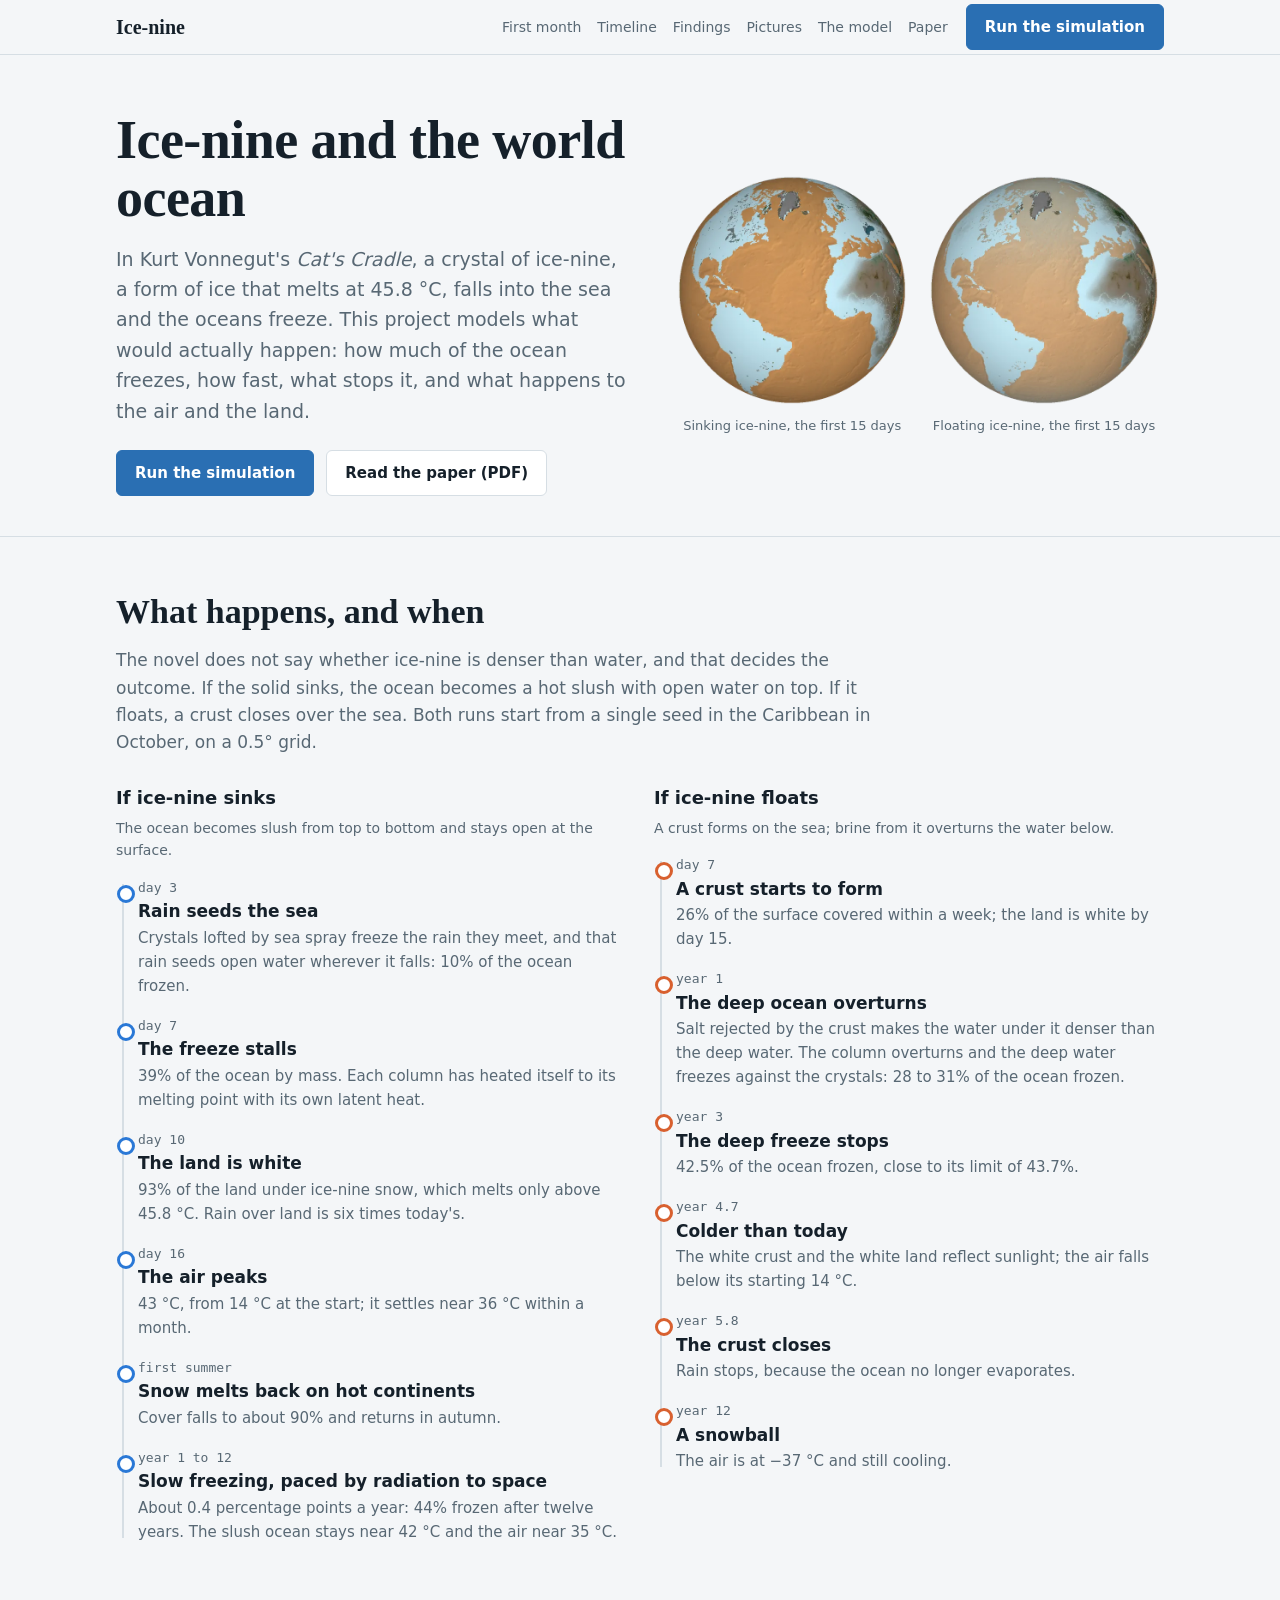
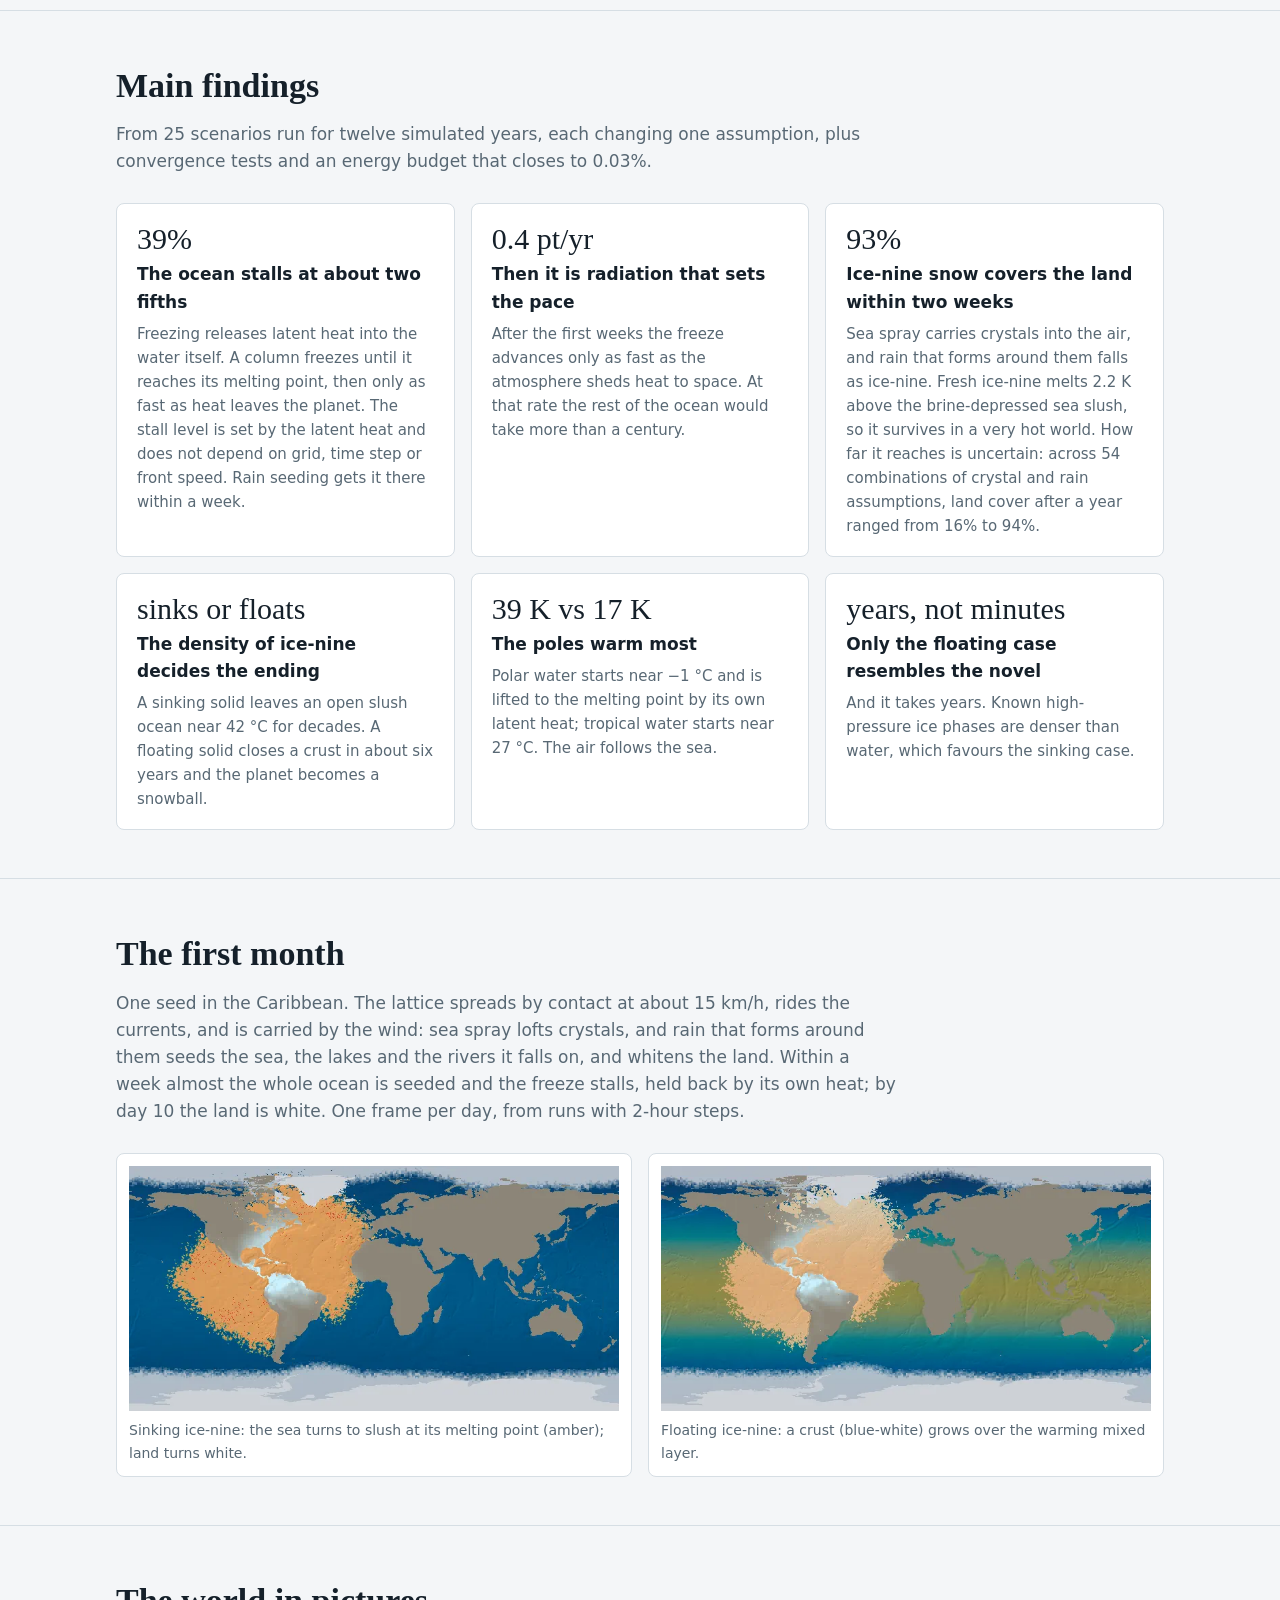
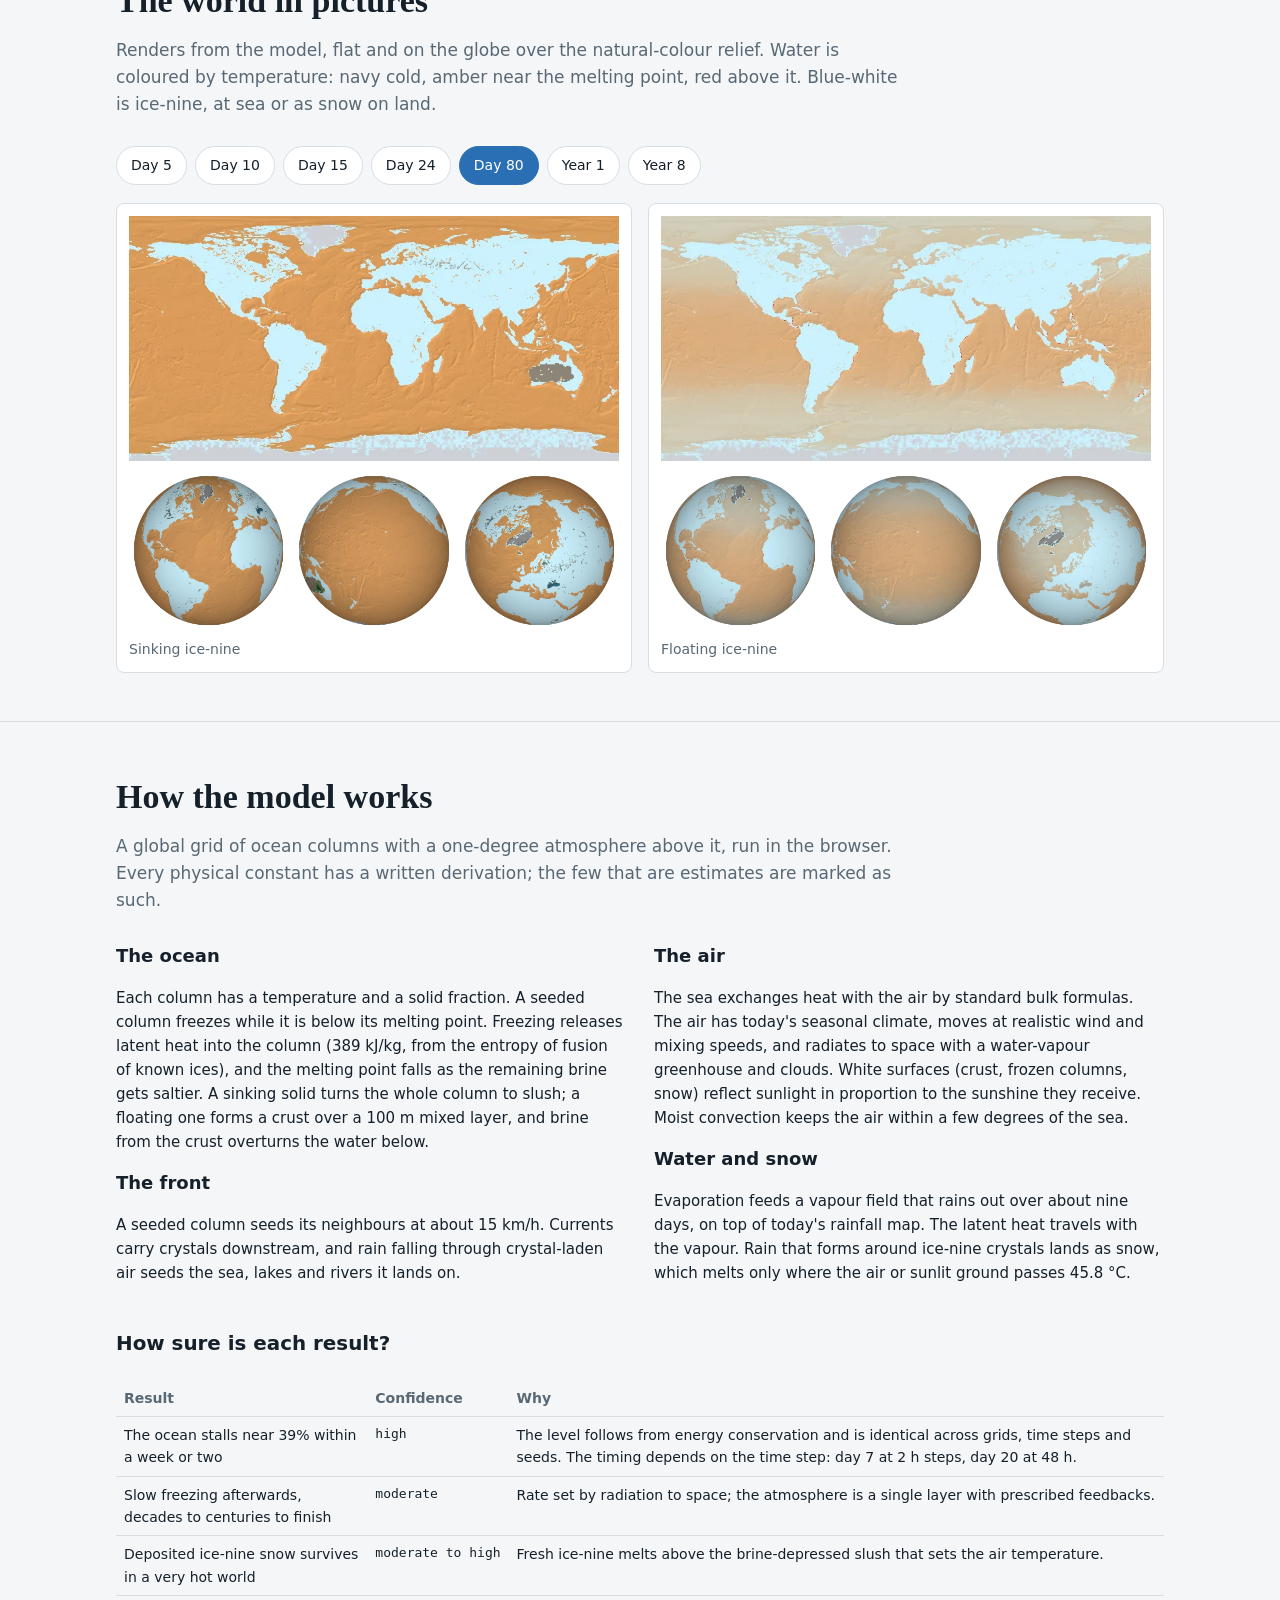
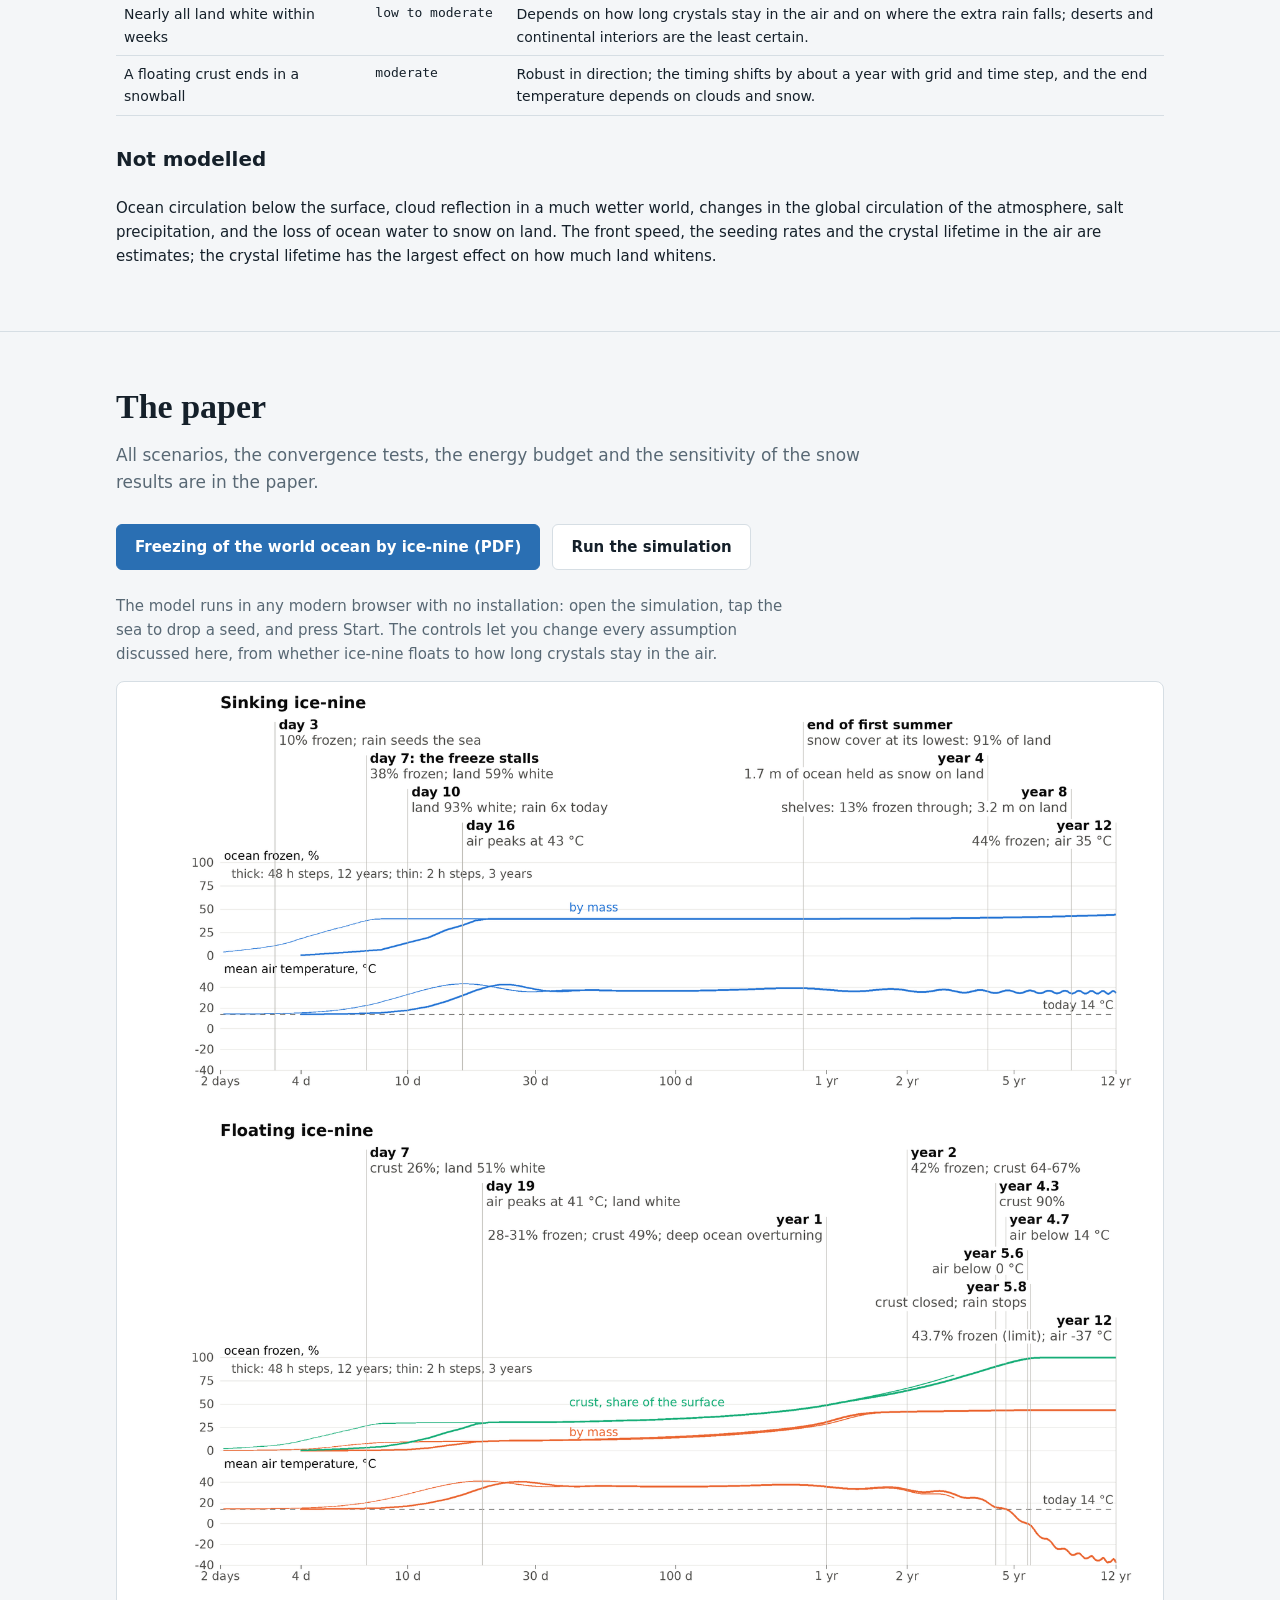
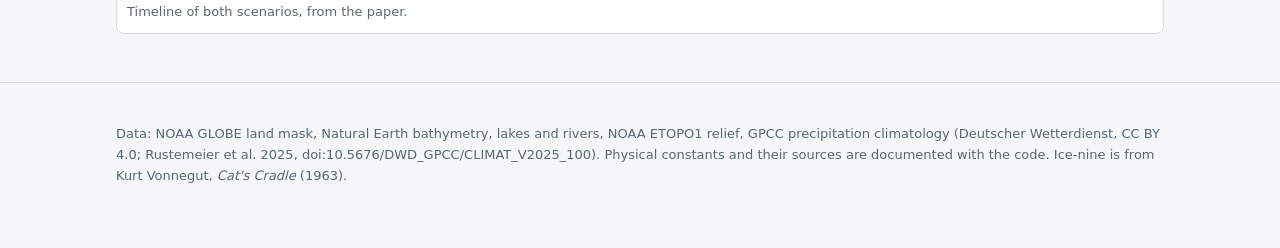
==== docs/index.html @ 3874c9f5 "1" ====
<!doctype html>
<html lang="en">
<head>
<meta charset="utf-8">
<meta name="viewport" content="width=device-width, initial-scale=1">
<title>Ice-Nine and the World Ocean</title>
<meta name="description" content="A global model of Vonnegut's ice-nine: how much of the ocean freezes, how fast, and what happens to the air and the land.">
<link rel="stylesheet" href="site.css">
</head>
<body>

<header class="top">
  <div class="wrap">
    <a class="brand" href="#">Ice-nine</a>
    <nav>
      <a href="#first-month">First month</a>
      <a href="#timeline">Timeline</a>
      <a href="#findings">Findings</a>
      <a href="#pictures">Pictures</a>
      <a href="#model">The model</a>
      <a href="#paper">Paper</a>
    </nav>
    <a class="btn primary" href="sim/">Run the simulation</a>
  </div>
</header>

<div class="hero">
  <div class="wrap">
    <div>
      <h1>Ice-nine and the world ocean</h1>
      <p class="lead">In Kurt Vonnegut's <em>Cat's Cradle</em>, a crystal of ice-nine, a form of ice that melts at 45.8&nbsp;°C, falls into the sea and the oceans freeze. This project models what would actually happen: how much of the ocean freezes, how fast, what stops it, and what happens to the air and the land.</p>
      <div class="actions">
        <a class="btn primary" href="sim/">Run the simulation</a>
        <a class="btn" href="paper/ice9.pdf">Read the paper (PDF)</a>
      </div>
    </div>
    <div class="globes">
      <figure><img src="img/anim_sinks_globe.webp" alt="Animation: ice-nine spreading from the Caribbean over the first 15 days, sinking case" width="450" height="450"><figcaption>Sinking ice-nine, the first 15 days</figcaption></figure>
      <figure><img src="img/anim_floats_globe.webp" alt="Animation: ice-nine spreading from the Caribbean over the first 15 days, floating case" width="450" height="450"><figcaption>Floating ice-nine, the first 15 days</figcaption></figure>
    </div>
  </div>
</div>

<section id="timeline">
  <div class="wrap">
    <h2>What happens, and when</h2>
    <p class="intro">The novel does not say whether ice-nine is denser than water, and that decides the outcome. If the solid sinks, the ocean becomes a hot slush with open water on top. If it floats, a crust closes over the sea. Both runs start from a single seed in the Caribbean in October, on a 0.5° grid.</p>
    <div class="lanes">
      <div class="lane">
        <h3>If ice-nine sinks</h3>
        <p class="sub">The ocean becomes slush from top to bottom and stays open at the surface.</p>
        <ol>
          <li><div class="when">day 3</div><div class="what">Rain seeds the sea</div><div class="detail">Crystals lofted by sea spray freeze the rain they meet, and that rain seeds open water wherever it falls: 10% of the ocean frozen.</div></li>
          <li><div class="when">day 7</div><div class="what">The freeze stalls</div><div class="detail">39% of the ocean by mass. Each column has heated itself to its melting point with its own latent heat.</div></li>
          <li><div class="when">day 10</div><div class="what">The land is white</div><div class="detail">93% of the land under ice-nine snow, which melts only above 45.8&nbsp;°C. Rain over land is six times today's.</div></li>
          <li><div class="when">day 16</div><div class="what">The air peaks</div><div class="detail">43&nbsp;°C, from 14&nbsp;°C at the start; it settles near 36&nbsp;°C within a month.</div></li>
          <li><div class="when">first summer</div><div class="what">Snow melts back on hot continents</div><div class="detail">Cover falls to about 90% and returns in autumn.</div></li>
          <li><div class="when">year 1 to 12</div><div class="what">Slow freezing, paced by radiation to space</div><div class="detail">About 0.4 percentage points a year: 44% frozen after twelve years. The slush ocean stays near 42&nbsp;°C and the air near 35&nbsp;°C.</div></li>
        </ol>
      </div>
      <div class="lane float">
        <h3>If ice-nine floats</h3>
        <p class="sub">A crust forms on the sea; brine from it overturns the water below.</p>
        <ol>
          <li><div class="when">day 7</div><div class="what">A crust starts to form</div><div class="detail">26% of the surface covered within a week; the land is white by day 15.</div></li>
          <li><div class="when">year 1</div><div class="what">The deep ocean overturns</div><div class="detail">Salt rejected by the crust makes the water under it denser than the deep water. The column overturns and the deep water freezes against the crystals: 28 to 31% of the ocean frozen.</div></li>
          <li><div class="when">year 3</div><div class="what">The deep freeze stops</div><div class="detail">42.5% of the ocean frozen, close to its limit of 43.7%.</div></li>
          <li><div class="when">year 4.7</div><div class="what">Colder than today</div><div class="detail">The white crust and the white land reflect sunlight; the air falls below its starting 14&nbsp;°C.</div></li>
          <li><div class="when">year 5.8</div><div class="what">The crust closes</div><div class="detail">Rain stops, because the ocean no longer evaporates.</div></li>
          <li><div class="when">year 12</div><div class="what">A snowball</div><div class="detail">The air is at &minus;37&nbsp;°C and still cooling.</div></li>
        </ol>
      </div>
    </div>
  </div>
</section>

<section id="findings">
  <div class="wrap">
    <h2>Main findings</h2>
    <p class="intro">From 25 scenarios run for twelve simulated years, each changing one assumption, plus convergence tests and an energy budget that closes to 0.03%.</p>
    <div class="cards">
      <div class="card"><div class="big">39%</div><h3>The ocean stalls at about two fifths</h3><p>Freezing releases latent heat into the water itself. A column freezes until it reaches its melting point, then only as fast as heat leaves the planet. The stall level is set by the latent heat and does not depend on grid, time step or front speed. Rain seeding gets it there within a week.</p></div>
      <div class="card"><div class="big">0.4 pt/yr</div><h3>Then it is radiation that sets the pace</h3><p>After the first weeks the freeze advances only as fast as the atmosphere sheds heat to space. At that rate the rest of the ocean would take more than a century.</p></div>
      <div class="card"><div class="big">93%</div><h3>Ice-nine snow covers the land within two weeks</h3><p>Sea spray carries crystals into the air, and rain that forms around them falls as ice-nine. Fresh ice-nine melts 2.2&nbsp;K above the brine-depressed sea slush, so it survives in a very hot world. How far it reaches is uncertain: across 54 combinations of crystal and rain assumptions, land cover after a year ranged from 16% to 94%.</p></div>
      <div class="card"><div class="big">sinks or floats</div><h3>The density of ice-nine decides the ending</h3><p>A sinking solid leaves an open slush ocean near 42&nbsp;°C for decades. A floating solid closes a crust in about six years and the planet becomes a snowball.</p></div>
      <div class="card"><div class="big">39 K vs 17 K</div><h3>The poles warm most</h3><p>Polar water starts near &minus;1&nbsp;°C and is lifted to the melting point by its own latent heat; tropical water starts near 27&nbsp;°C. The air follows the sea.</p></div>
      <div class="card"><div class="big">years, not minutes</div><h3>Only the floating case resembles the novel</h3><p>And it takes years. Known high-pressure ice phases are denser than water, which favours the sinking case.</p></div>
    </div>
  </div>
</section>

<section id="first-month">
  <div class="wrap">
    <h2>The first month</h2>
    <p class="intro">One seed in the Caribbean. The lattice spreads by contact at about 15&nbsp;km/h, rides the currents, and is carried by the wind: sea spray lofts crystals, and rain that forms around them seeds the sea, the lakes and the rivers it falls on, and whitens the land. Within a week almost the whole ocean is seeded and the freeze stalls, held back by its own heat; by day 10 the land is white. One frame per day, from runs with 2-hour steps.</p>
    <div class="pair">
      <figure><img src="img/anim_sinks_flat.webp" alt="Animated map of the first 15 days, sinking case" width="720" height="360"><figcaption>Sinking ice-nine: the sea turns to slush at its melting point (amber); land turns white.</figcaption></figure>
      <figure><img src="img/anim_floats_flat.webp" alt="Animated map of the first 15 days, floating case" width="720" height="360"><figcaption>Floating ice-nine: a crust (blue-white) grows over the warming mixed layer.</figcaption></figure>
    </div>
  </div>
</section>

<section id="pictures">
  <div class="wrap">
    <h2>The world in pictures</h2>
    <p class="intro">Renders from the model, flat and on the globe over the natural-colour relief. Water is coloured by temperature: navy cold, amber near the melting point, red above it. Blue-white is ice-nine, at sea or as snow on land.</p>
    <div class="stages" role="group" aria-label="Stage">
      <button type="button" data-stage="d5">Day 5</button>
      <button type="button" data-stage="d10">Day 10</button>
      <button type="button" data-stage="d15">Day 15</button>
      <button type="button" data-stage="d24">Day 24</button>
      <button type="button" data-stage="d80" aria-pressed="true">Day 80</button>
      <button type="button" data-stage="y1">Year 1</button>
      <button type="button" data-stage="y8">Year 8</button>
    </div>
    <div class="pair">
      <figure>
        <img class="flat" data-case="sinks" src="img/sinks_d80_flat.webp" alt="Flat map, sinking ice-nine" width="720" height="360">
        <div class="globe-row">
          <img data-case="sinks" data-view="atlantic" src="img/sinks_d80_globe_atlantic.webp" alt="Globe, Atlantic" width="300" height="300">
          <img data-case="sinks" data-view="pacific" src="img/sinks_d80_globe_pacific.webp" alt="Globe, Pacific" width="300" height="300">
          <img data-case="sinks" data-view="arctic" src="img/sinks_d80_globe_arctic.webp" alt="Globe, Arctic" width="300" height="300">
        </div>
        <figcaption>Sinking ice-nine</figcaption>
      </figure>
      <figure>
        <img class="flat" data-case="floats" src="img/floats_d80_flat.webp" alt="Flat map, floating ice-nine" width="720" height="360">
        <div class="globe-row">
          <img data-case="floats" data-view="atlantic" src="img/floats_d80_globe_atlantic.webp" alt="Globe, Atlantic" width="300" height="300">
          <img data-case="floats" data-view="pacific" src="img/floats_d80_globe_pacific.webp" alt="Globe, Pacific" width="300" height="300">
          <img data-case="floats" data-view="arctic" src="img/floats_d80_globe_arctic.webp" alt="Globe, Arctic" width="300" height="300">
        </div>
        <figcaption>Floating ice-nine</figcaption>
      </figure>
    </div>
  </div>
</section>

<section id="model">
  <div class="wrap">
    <h2>How the model works</h2>
    <p class="intro">A global grid of ocean columns with a one-degree atmosphere above it, run in the browser. Every physical constant has a written derivation; the few that are estimates are marked as such.</p>
    <div class="cols">
      <div>
        <h3>The ocean</h3>
        <p>Each column has a temperature and a solid fraction. A seeded column freezes while it is below its melting point. Freezing releases latent heat into the column (389&nbsp;kJ/kg, from the entropy of fusion of known ices), and the melting point falls as the remaining brine gets saltier. A sinking solid turns the whole column to slush; a floating one forms a crust over a 100&nbsp;m mixed layer, and brine from the crust overturns the water below.</p>
        <h3>The front</h3>
        <p>A seeded column seeds its neighbours at about 15&nbsp;km/h. Currents carry crystals downstream, and rain falling through crystal-laden air seeds the sea, lakes and rivers it lands on.</p>
      </div>
      <div>
        <h3>The air</h3>
        <p>The sea exchanges heat with the air by standard bulk formulas. The air has today's seasonal climate, moves at realistic wind and mixing speeds, and radiates to space with a water-vapour greenhouse and clouds. White surfaces (crust, frozen columns, snow) reflect sunlight in proportion to the sunshine they receive. Moist convection keeps the air within a few degrees of the sea.</p>
        <h3>Water and snow</h3>
        <p>Evaporation feeds a vapour field that rains out over about nine days, on top of today's rainfall map. The latent heat travels with the vapour. Rain that forms around ice-nine crystals lands as snow, which melts only where the air or sunlit ground passes 45.8&nbsp;°C.</p>
      </div>
    </div>
    <h3 style="margin-top:28px">How sure is each result?</h3>
    <div class="tablewrap">
      <table>
        <tr><th>Result</th><th>Confidence</th><th>Why</th></tr>
        <tr><td>The ocean stalls near 39% within a week or two</td><td class="conf">high</td><td>The level follows from energy conservation and is identical across grids, time steps and seeds. The timing depends on the time step: day 7 at 2 h steps, day 20 at 48 h.</td></tr>
        <tr><td>Slow freezing afterwards, decades to centuries to finish</td><td class="conf">moderate</td><td>Rate set by radiation to space; the atmosphere is a single layer with prescribed feedbacks.</td></tr>
        <tr><td>Deposited ice-nine snow survives in a very hot world</td><td class="conf">moderate to high</td><td>Fresh ice-nine melts above the brine-depressed slush that sets the air temperature.</td></tr>
        <tr><td>Nearly all land white within weeks</td><td class="conf">low to moderate</td><td>Depends on how long crystals stay in the air and on where the extra rain falls; deserts and continental interiors are the least certain.</td></tr>
        <tr><td>A floating crust ends in a snowball</td><td class="conf">moderate</td><td>Robust in direction; the timing shifts by about a year with grid and time step, and the end temperature depends on clouds and snow.</td></tr>
      </table>
    </div>
    <h3 style="margin-top:28px">Not modelled</h3>
    <p style="font-size:15px">Ocean circulation below the surface, cloud reflection in a much wetter world, changes in the global circulation of the atmosphere, salt precipitation, and the loss of ocean water to snow on land. The front speed, the seeding rates and the crystal lifetime in the air are estimates; the crystal lifetime has the largest effect on how much land whitens.</p>
  </div>
</section>

<section id="paper">
  <div class="wrap">
    <h2>The paper</h2>
    <p class="intro">All scenarios, the convergence tests, the energy budget and the sensitivity of the snow results are in the paper.</p>
    <div class="paper">
      <div class="paper-actions">
        <a class="btn primary" href="paper/ice9.pdf">Freezing of the world ocean by ice-nine (PDF)</a>
        <a class="btn" href="sim/">Run the simulation</a>
      </div>
      <p style="font-size:15px;color:var(--muted);max-width:46em">The model runs in any modern browser with no installation: open the simulation, tap the sea to drop a seed, and press Start. The controls let you change every assumption discussed here, from whether ice-nine floats to how long crystals stay in the air.</p>
      <figure><img src="paper/timeline.png" alt="Timeline of the two scenarios: ocean frozen and air temperature against time" width="1650" height="1454" loading="lazy"><figcaption>Timeline of both scenarios, from the paper.</figcaption></figure>
    </div>
  </div>
</section>

<footer>
  <div class="wrap">
    <p>Data: NOAA GLOBE land mask, Natural Earth bathymetry, lakes and rivers, NOAA ETOPO1 relief, GPCC precipitation climatology (Deutscher Wetterdienst, CC BY 4.0; Rustemeier et al. 2025, doi:10.5676/DWD_GPCC/CLIMAT_V2025_100). Physical constants and their sources are documented with the code. Ice-nine is from Kurt Vonnegut, <em>Cat's Cradle</em> (1963).</p>
  </div>
</footer>

<script>
// switch the gallery between stages; images are named img/{case}_{stage}_{flat|globe_view}.webp
(() => {
  const buttons = document.querySelectorAll('.stages button');
  function show(stage) {
    for (const b of buttons) b.setAttribute('aria-pressed', String(b.dataset.stage === stage));
    for (const img of document.querySelectorAll('#pictures img[data-case]')) {
      const c = img.dataset.case;
      const early = ['d5', 'd10', 'd15'].includes(stage); // early stages have only the Atlantic view
      if (!img.classList.contains('flat') && early && img.dataset.view !== 'atlantic') { img.hidden = true; continue; }
      img.hidden = false;
      img.src = img.classList.contains('flat') ? `img/${c}_${stage}_flat.webp` : `img/${c}_${stage}_globe_${img.dataset.view}.webp`;
    }
  }
  for (const b of buttons) b.addEventListener('click', () => show(b.dataset.stage));
})();
</script>
</body>
</html>
---- docs/site.css ----
/* Website for the ice-nine model. System fonts only, no external requests. Light and dark via prefers-color-scheme and data-theme. */
:root {
  --bg: #f4f6f8; --panel: #ffffff; --fg: #15202a; --muted: #586874; --line: #d6dee4;
  --accent: #2a6fb3; --accent-ink: #ffffff; --sink: #2a78d6; --float: #d8602f; --ice: #cfeefa;
  --sans: system-ui, -apple-system, "Segoe UI", Roboto, "Helvetica Neue", Arial, sans-serif;
  --serif: "Iowan Old Style", Georgia, "Times New Roman", serif;
  --mono: ui-monospace, "SF Mono", Menlo, Consolas, "DejaVu Sans Mono", monospace;
}
@media (prefers-color-scheme: dark) {
  :root:not([data-theme="light"]) {
    --bg: #0b1218; --panel: #121c24; --fg: #e4ecf1; --muted: #8fa0ab; --line: #243340;
    --accent: #5aa7e6; --accent-ink: #08131c; --sink: #5aa0f0; --float: #f08a5d; --ice: #1d3a48;
  }
}
:root[data-theme="dark"] {
  --bg: #0b1218; --panel: #121c24; --fg: #e4ecf1; --muted: #8fa0ab; --line: #243340;
  --accent: #5aa7e6; --accent-ink: #08131c; --sink: #5aa0f0; --float: #f08a5d; --ice: #1d3a48;
}
* { box-sizing: border-box; }
html { scroll-behavior: smooth; }
body { margin: 0; background: var(--bg); color: var(--fg); font-family: var(--sans); font-size: 17px; line-height: 1.6; }
a { color: var(--accent); }
img { max-width: 100%; height: auto; display: block; }
.wrap { max-width: 1080px; margin: 0 auto; padding: 0 16px; }

/* top bar */
.top { position: sticky; top: 0; z-index: 5; background: var(--bg); border-bottom: 1px solid var(--line); }
.top .wrap { display: flex; align-items: center; gap: 18px; height: 54px; }
.top .brand { font-family: var(--serif); font-weight: 700; font-size: 20px; color: var(--fg); text-decoration: none; margin-right: auto; }
.top nav { display: flex; gap: 16px; font-size: 14px; }
.top nav a { color: var(--muted); text-decoration: none; }
.top nav a:hover { color: var(--fg); }
@media (max-width: 760px) { .top nav { display: none; } }

/* buttons */
.btn { display: inline-block; padding: 10px 18px; border-radius: 6px; border: 1px solid var(--line); background: var(--panel); color: var(--fg); text-decoration: none; font-weight: 600; font-size: 15px; }
.btn.primary { background: var(--accent); color: var(--accent-ink); border-color: var(--accent); }
.btn:hover { filter: brightness(1.05); }

/* hero */
.hero { padding: 56px 0 40px; }
.hero .wrap { display: grid; grid-template-columns: 1.05fr 1fr; gap: 40px; align-items: center; }
.hero h1 { font-family: var(--serif); font-size: clamp(34px, 5vw, 54px); line-height: 1.08; margin: 0 0 16px; letter-spacing: -0.01em; }
.hero .lead { font-size: 19px; color: var(--muted); margin: 0 0 24px; max-width: 34em; }
.hero .actions { display: flex; gap: 12px; flex-wrap: wrap; }
.globes { display: grid; grid-template-columns: 1fr 1fr; gap: 12px; }
.globes figure { margin: 0; text-align: center; }
.globes figcaption { font-size: 13px; color: var(--muted); margin-top: 6px; }
@media (max-width: 860px) { .hero .wrap { grid-template-columns: 1fr; } }

/* sections */
section { padding: 48px 0; border-top: 1px solid var(--line); }
section h2 { font-family: var(--serif); font-size: clamp(26px, 3.4vw, 34px); margin: 0 0 8px; }
section .intro { color: var(--muted); max-width: 46em; margin: 0 0 28px; }

/* timeline */
.lanes { display: grid; grid-template-columns: 1fr 1fr; gap: 28px; }
@media (max-width: 760px) { .lanes { grid-template-columns: 1fr; } }
.lane h3 { margin: 0 0 4px; font-size: 18px; }
.lane .sub { color: var(--muted); font-size: 14px; margin: 0 0 16px; }
.lane ol { list-style: none; margin: 0; padding: 0 0 0 22px; position: relative; }
.lane ol::before { content: ""; position: absolute; left: 6px; top: 6px; bottom: 6px; width: 2px; background: var(--line); }
.lane li { position: relative; margin: 0 0 18px; }
.lane li::before { content: ""; position: absolute; left: -21px; top: 7px; width: 12px; height: 12px; border-radius: 50%; background: var(--panel); border: 3px solid var(--sink); }
.lane.float li::before { border-color: var(--float); }
.lane .when { font-family: var(--mono); font-size: 13px; color: var(--muted); }
.lane .what { font-weight: 600; }
.lane .detail { font-size: 15px; color: var(--muted); }

/* findings */
.cards { display: grid; grid-template-columns: repeat(auto-fit, minmax(290px, 1fr)); gap: 16px; }
.card { background: var(--panel); border: 1px solid var(--line); border-radius: 8px; padding: 18px 20px; }
.card h3 { margin: 0 0 6px; font-size: 17px; }
.card p { margin: 0; font-size: 15px; color: var(--muted); }
.card .big { font-family: var(--serif); font-size: 30px; color: var(--fg); line-height: 1.1; margin-bottom: 6px; }

/* gallery */
.stages { display: flex; gap: 8px; flex-wrap: wrap; margin: 0 0 18px; }
.stages button { font: inherit; font-size: 14px; padding: 7px 14px; border-radius: 999px; border: 1px solid var(--line); background: var(--panel); color: var(--fg); cursor: pointer; }
.stages button[aria-pressed="true"] { background: var(--accent); color: var(--accent-ink); border-color: var(--accent); }
.pair { display: grid; grid-template-columns: 1fr 1fr; gap: 16px; }
@media (max-width: 760px) { .pair { grid-template-columns: 1fr; } }
.pair figure { margin: 0; background: var(--panel); border: 1px solid var(--line); border-radius: 8px; padding: 12px; }
.pair figcaption { font-size: 14px; color: var(--muted); margin-top: 8px; }
.pair .globe-row { display: grid; grid-template-columns: repeat(3, 1fr); gap: 6px; margin-top: 10px; }
.legend { display: flex; flex-wrap: wrap; gap: 6px 18px; font-size: 13px; color: var(--muted); margin-top: 14px; }
.legend i { display: inline-block; width: 14px; height: 10px; border: 1px solid var(--line); margin-right: 6px; vertical-align: -1px; }

/* model */
.cols { display: grid; grid-template-columns: 1fr 1fr; gap: 28px; }
@media (max-width: 760px) { .cols { grid-template-columns: 1fr; } }
.cols h3 { font-size: 18px; margin: 0 0 6px; }
.cols p, .cols li { font-size: 15px; }
.cols ul { padding-left: 20px; margin: 0; }
table { border-collapse: collapse; width: 100%; font-size: 14px; }
th, td { text-align: left; padding: 7px 8px; border-bottom: 1px solid var(--line); vertical-align: top; }
th { color: var(--muted); font-weight: 600; }
.tablewrap { overflow-x: auto; }
.conf { font-family: var(--mono); font-size: 13px; white-space: nowrap; }

/* paper */
.paper-actions { display: flex; gap: 12px; flex-wrap: wrap; margin: 0 0 24px; }
.paper figure { margin: 0; background: #fff; border: 1px solid var(--line); border-radius: 8px; padding: 10px; }
.paper figcaption { font-size: 13px; color: #586874; margin-top: 6px; }
/* grid items may not grow past their track: a large image would otherwise widen the page */
.hero .wrap > *, .lanes > *, .cards > *, .pair > *, .cols > *, .globes > * { min-width: 0; }

footer { border-top: 1px solid var(--line); padding: 28px 0 48px; font-size: 13px; color: var(--muted); }
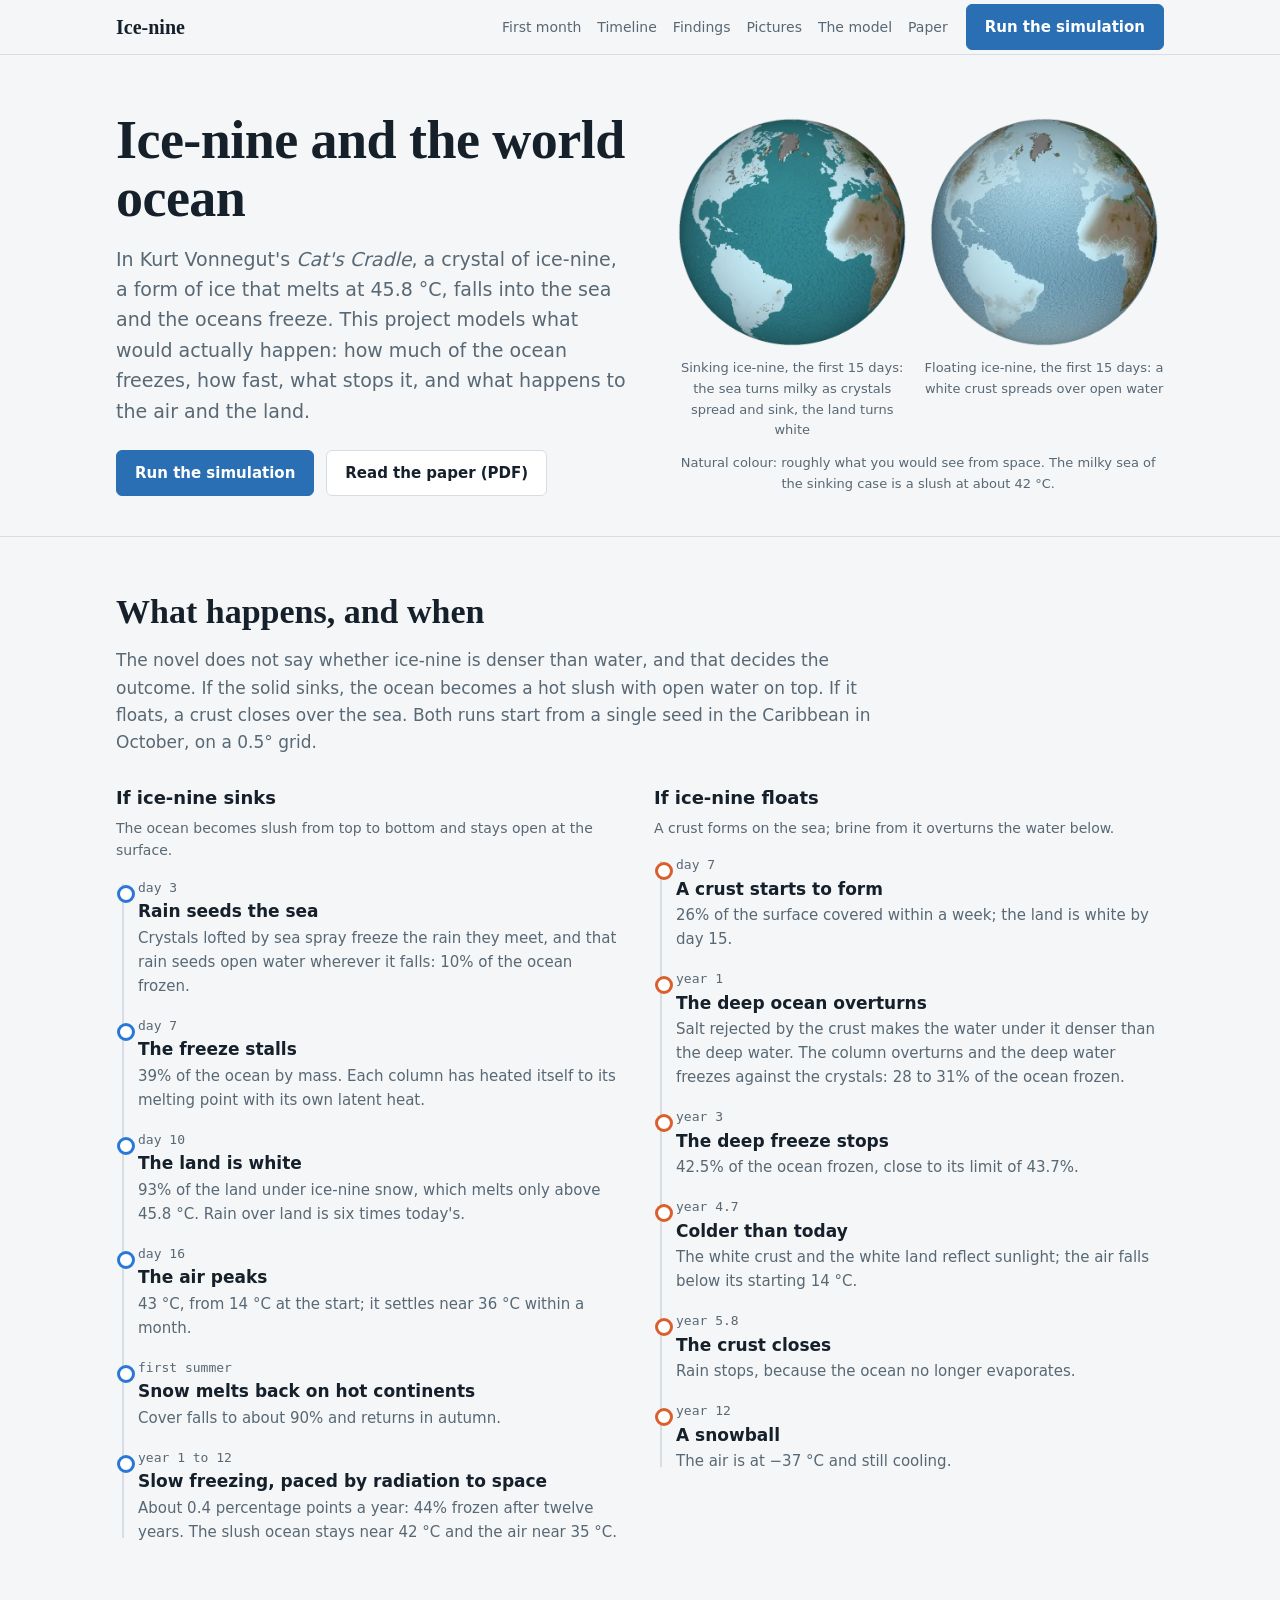
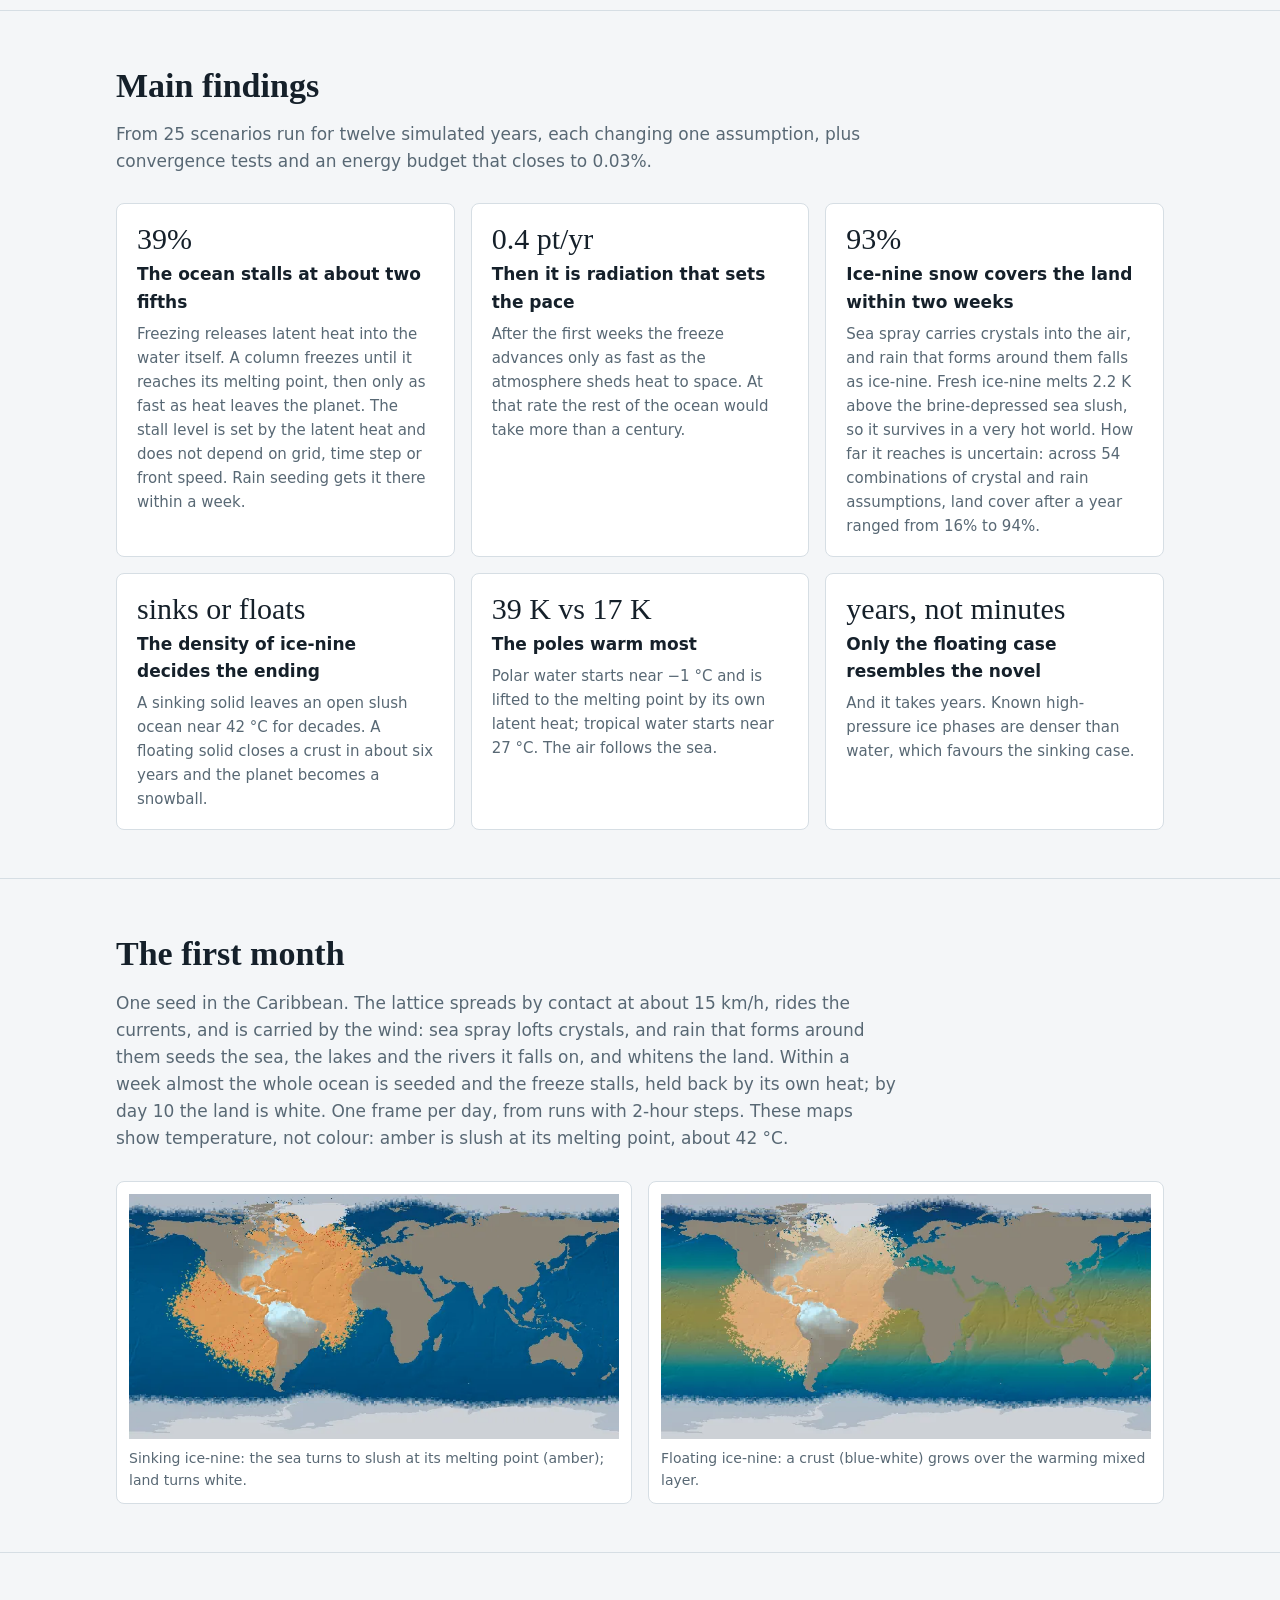
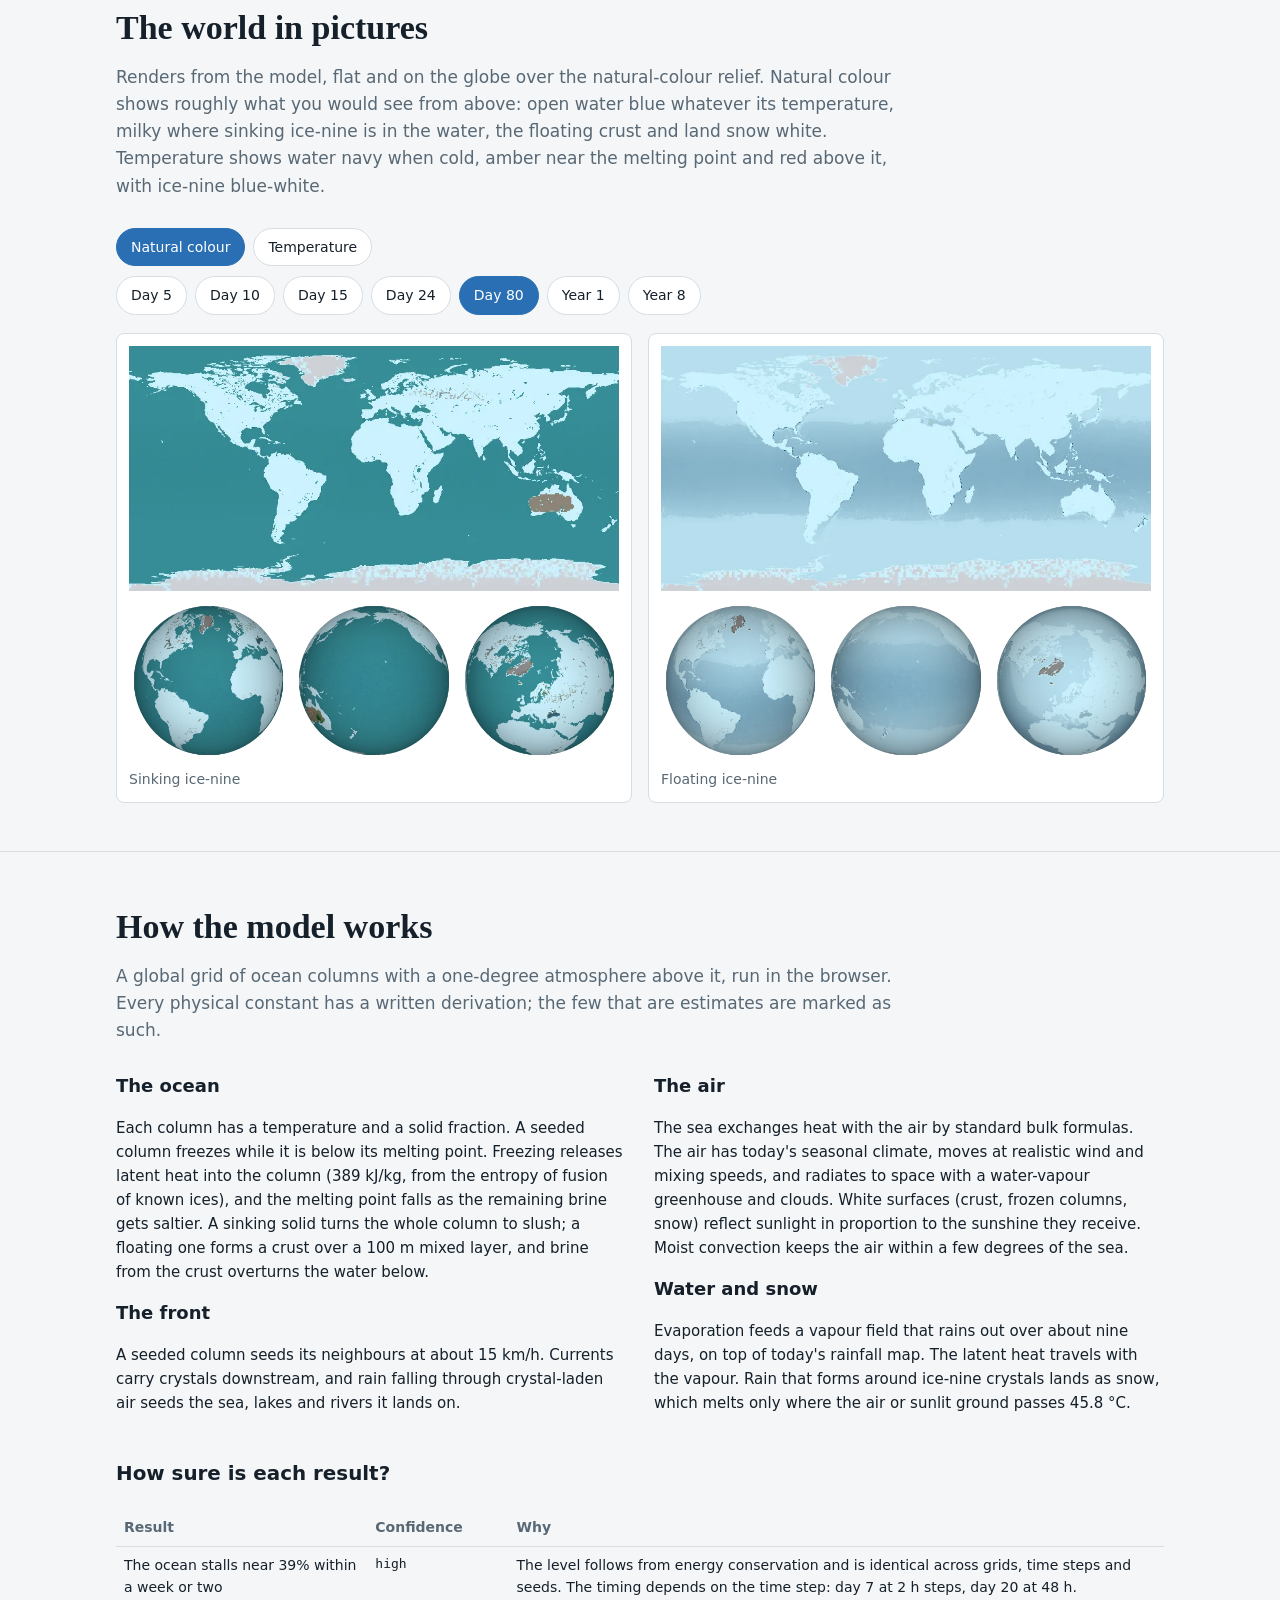
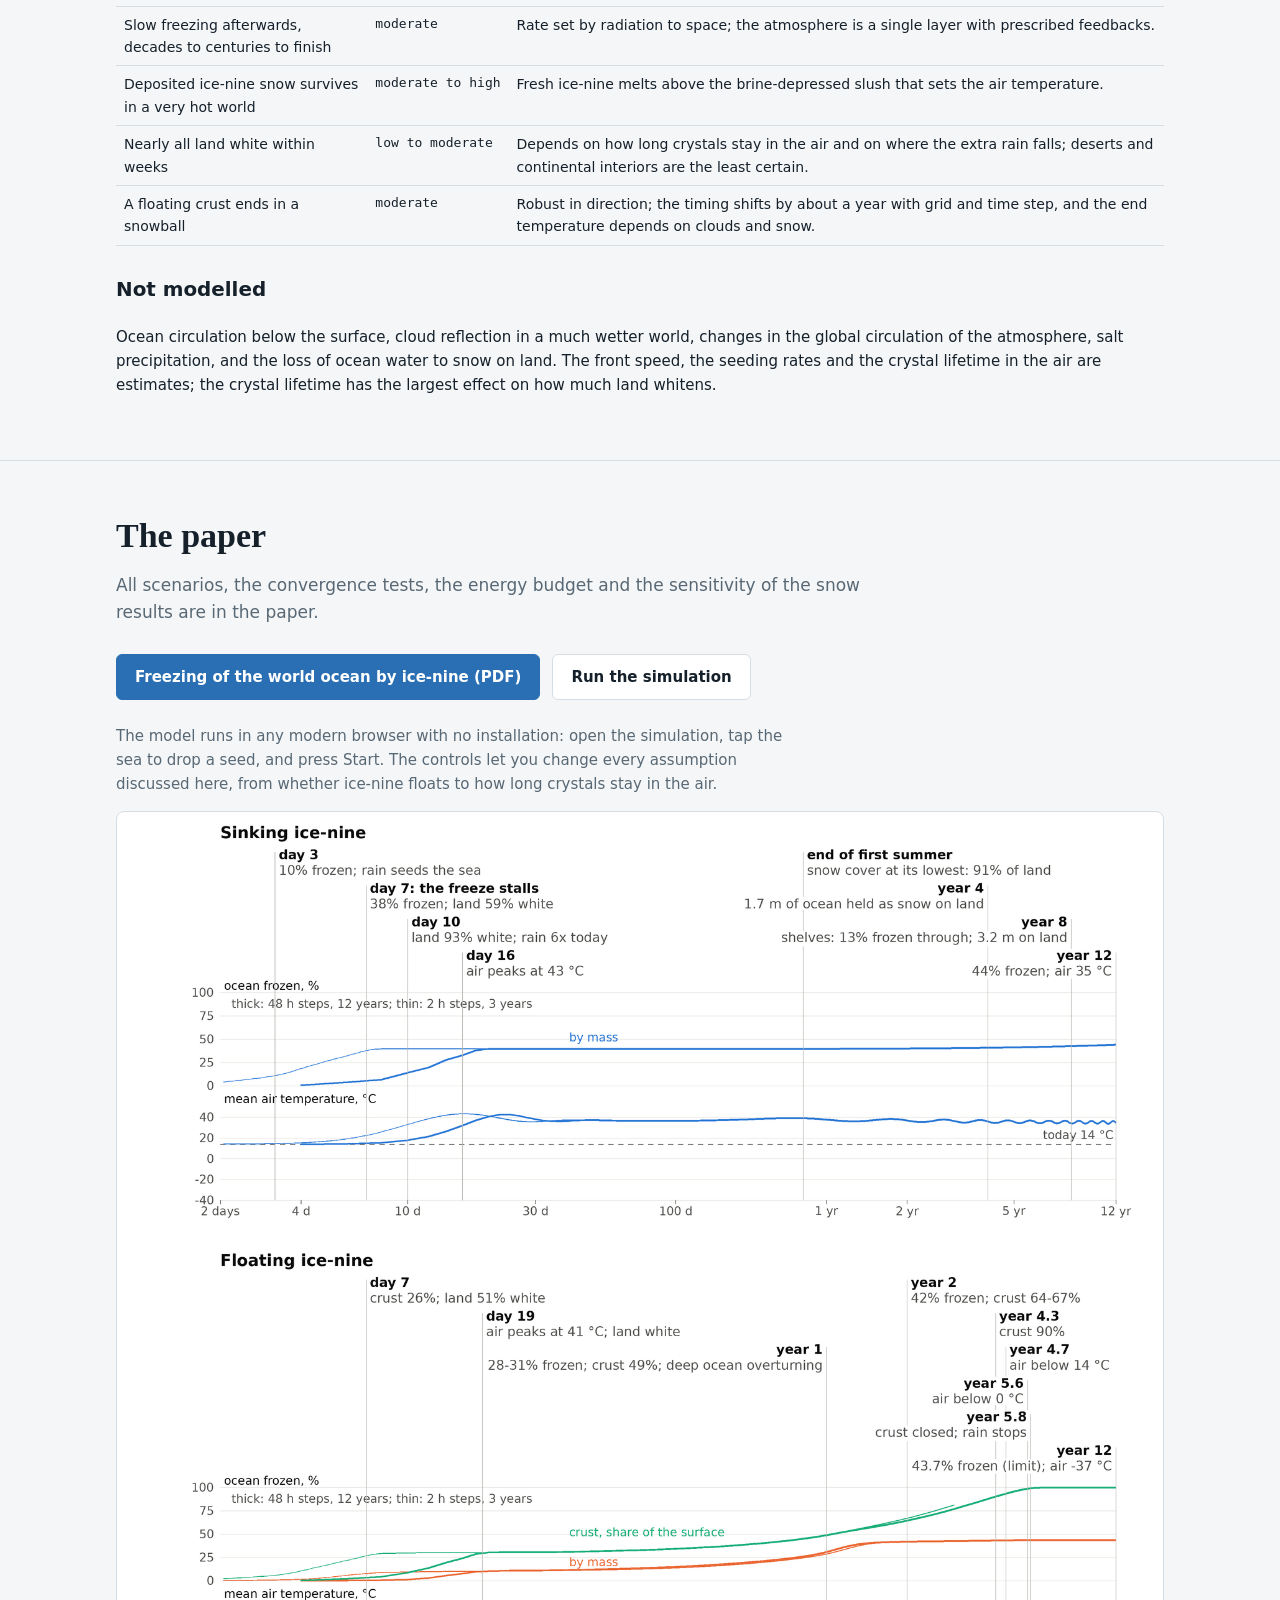
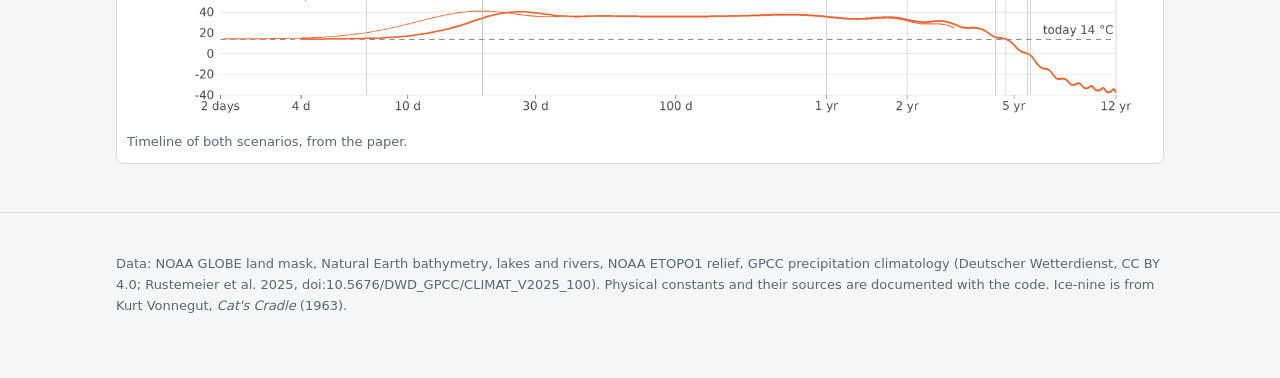
==== commit b10797d2: "1" ====
--- a/docs/index.html
+++ b/docs/index.html
@@ -35,8 +35,9 @@
       </div>
     </div>
     <div class="globes">
-      <figure><img src="img/anim_sinks_globe.webp" alt="Animation: ice-nine spreading from the Caribbean over the first 15 days, sinking case" width="450" height="450"><figcaption>Sinking ice-nine, the first 15 days</figcaption></figure>
-      <figure><img src="img/anim_floats_globe.webp" alt="Animation: ice-nine spreading from the Caribbean over the first 15 days, floating case" width="450" height="450"><figcaption>Floating ice-nine, the first 15 days</figcaption></figure>
+      <figure><img src="img/anim_sinks_globe.webp" alt="Animation: ice-nine spreading from the Caribbean over the first 15 days, sinking case" width="450" height="450"><figcaption>Sinking ice-nine, the first 15 days: the sea turns milky as crystals spread and sink, the land turns white</figcaption></figure>
+      <figure><img src="img/anim_floats_globe.webp" alt="Animation: ice-nine spreading from the Caribbean over the first 15 days, floating case" width="450" height="450"><figcaption>Floating ice-nine, the first 15 days: a white crust spreads over open water</figcaption></figure>
+      <p class="note">Natural colour: roughly what you would see from space. The milky sea of the sinking case is a slush at about 42&nbsp;°C.</p>
     </div>
   </div>
 </div>
@@ -92,7 +93,7 @@
 <section id="first-month">
   <div class="wrap">
     <h2>The first month</h2>
-    <p class="intro">One seed in the Caribbean. The lattice spreads by contact at about 15&nbsp;km/h, rides the currents, and is carried by the wind: sea spray lofts crystals, and rain that forms around them seeds the sea, the lakes and the rivers it falls on, and whitens the land. Within a week almost the whole ocean is seeded and the freeze stalls, held back by its own heat; by day 10 the land is white. One frame per day, from runs with 2-hour steps.</p>
+    <p class="intro">One seed in the Caribbean. The lattice spreads by contact at about 15&nbsp;km/h, rides the currents, and is carried by the wind: sea spray lofts crystals, and rain that forms around them seeds the sea, the lakes and the rivers it falls on, and whitens the land. Within a week almost the whole ocean is seeded and the freeze stalls, held back by its own heat; by day 10 the land is white. One frame per day, from runs with 2-hour steps. These maps show temperature, not colour: amber is slush at its melting point, about 42&nbsp;°C.</p>
     <div class="pair">
       <figure><img src="img/anim_sinks_flat.webp" alt="Animated map of the first 15 days, sinking case" width="720" height="360"><figcaption>Sinking ice-nine: the sea turns to slush at its melting point (amber); land turns white.</figcaption></figure>
       <figure><img src="img/anim_floats_flat.webp" alt="Animated map of the first 15 days, floating case" width="720" height="360"><figcaption>Floating ice-nine: a crust (blue-white) grows over the warming mixed layer.</figcaption></figure>
@@ -103,7 +104,11 @@
 <section id="pictures">
   <div class="wrap">
     <h2>The world in pictures</h2>
-    <p class="intro">Renders from the model, flat and on the globe over the natural-colour relief. Water is coloured by temperature: navy cold, amber near the melting point, red above it. Blue-white is ice-nine, at sea or as snow on land.</p>
+    <p class="intro">Renders from the model, flat and on the globe over the natural-colour relief. Natural colour shows roughly what you would see from above: open water blue whatever its temperature, milky where sinking ice-nine is in the water, the floating crust and land snow white. Temperature shows water navy when cold, amber near the melting point and red above it, with ice-nine blue-white.</p>
+    <div class="stages views" role="group" aria-label="View">
+      <button type="button" data-mode="nat" aria-pressed="true">Natural colour</button>
+      <button type="button" data-mode="temp">Temperature</button>
+    </div>
     <div class="stages" role="group" aria-label="Stage">
       <button type="button" data-stage="d5">Day 5</button>
       <button type="button" data-stage="d10">Day 10</button>
@@ -115,20 +120,20 @@
     </div>
     <div class="pair">
       <figure>
-        <img class="flat" data-case="sinks" src="img/sinks_d80_flat.webp" alt="Flat map, sinking ice-nine" width="720" height="360">
+        <img class="flat" data-case="sinks" src="img/nat_sinks_d80_flat.webp" alt="Flat map, sinking ice-nine" width="720" height="360">
         <div class="globe-row">
-          <img data-case="sinks" data-view="atlantic" src="img/sinks_d80_globe_atlantic.webp" alt="Globe, Atlantic" width="300" height="300">
-          <img data-case="sinks" data-view="pacific" src="img/sinks_d80_globe_pacific.webp" alt="Globe, Pacific" width="300" height="300">
-          <img data-case="sinks" data-view="arctic" src="img/sinks_d80_globe_arctic.webp" alt="Globe, Arctic" width="300" height="300">
+          <img data-case="sinks" data-view="atlantic" src="img/nat_sinks_d80_globe_atlantic.webp" alt="Globe, Atlantic" width="300" height="300">
+          <img data-case="sinks" data-view="pacific" src="img/nat_sinks_d80_globe_pacific.webp" alt="Globe, Pacific" width="300" height="300">
+          <img data-case="sinks" data-view="arctic" src="img/nat_sinks_d80_globe_arctic.webp" alt="Globe, Arctic" width="300" height="300">
         </div>
         <figcaption>Sinking ice-nine</figcaption>
       </figure>
       <figure>
-        <img class="flat" data-case="floats" src="img/floats_d80_flat.webp" alt="Flat map, floating ice-nine" width="720" height="360">
+        <img class="flat" data-case="floats" src="img/nat_floats_d80_flat.webp" alt="Flat map, floating ice-nine" width="720" height="360">
         <div class="globe-row">
-          <img data-case="floats" data-view="atlantic" src="img/floats_d80_globe_atlantic.webp" alt="Globe, Atlantic" width="300" height="300">
-          <img data-case="floats" data-view="pacific" src="img/floats_d80_globe_pacific.webp" alt="Globe, Pacific" width="300" height="300">
-          <img data-case="floats" data-view="arctic" src="img/floats_d80_globe_arctic.webp" alt="Globe, Arctic" width="300" height="300">
+          <img data-case="floats" data-view="atlantic" src="img/nat_floats_d80_globe_atlantic.webp" alt="Globe, Atlantic" width="300" height="300">
+          <img data-case="floats" data-view="pacific" src="img/nat_floats_d80_globe_pacific.webp" alt="Globe, Pacific" width="300" height="300">
+          <img data-case="floats" data-view="arctic" src="img/nat_floats_d80_globe_arctic.webp" alt="Globe, Arctic" width="300" height="300">
         </div>
         <figcaption>Floating ice-nine</figcaption>
       </figure>
@@ -192,20 +197,24 @@
 </footer>
 
 <script>
-// switch the gallery between stages; images are named img/{case}_{stage}_{flat|globe_view}.webp
+// switch the gallery between stages and views; images are named img/{nat_}{case}_{stage}_{flat|globe_view}.webp (nat_: natural colour)
 (() => {
-  const buttons = document.querySelectorAll('.stages button');
-  function show(stage) {
-    for (const b of buttons) b.setAttribute('aria-pressed', String(b.dataset.stage === stage));
+  const stages = document.querySelectorAll('.stages:not(.views) button'), modes = document.querySelectorAll('.views button');
+  let stage = 'd80', mode = 'nat';
+  function show() {
+    for (const b of stages) b.setAttribute('aria-pressed', String(b.dataset.stage === stage));
+    for (const b of modes) b.setAttribute('aria-pressed', String(b.dataset.mode === mode));
+    const pre = mode === 'nat' ? 'nat_' : '';
     for (const img of document.querySelectorAll('#pictures img[data-case]')) {
       const c = img.dataset.case;
       const early = ['d5', 'd10', 'd15'].includes(stage); // early stages have only the Atlantic view
       if (!img.classList.contains('flat') && early && img.dataset.view !== 'atlantic') { img.hidden = true; continue; }
       img.hidden = false;
-      img.src = img.classList.contains('flat') ? `img/${c}_${stage}_flat.webp` : `img/${c}_${stage}_globe_${img.dataset.view}.webp`;
+      img.src = img.classList.contains('flat') ? `img/${pre}${c}_${stage}_flat.webp` : `img/${pre}${c}_${stage}_globe_${img.dataset.view}.webp`;
     }
   }
-  for (const b of buttons) b.addEventListener('click', () => show(b.dataset.stage));
+  for (const b of stages) b.addEventListener('click', () => { stage = b.dataset.stage; show(); });
+  for (const b of modes) b.addEventListener('click', () => { mode = b.dataset.mode; show(); });
 })();
 </script>
 </body>
--- a/docs/site.css
+++ b/docs/site.css
@@ -46,6 +46,8 @@
 .globes { display: grid; grid-template-columns: 1fr 1fr; gap: 12px; }
 .globes figure { margin: 0; text-align: center; }
 .globes figcaption { font-size: 13px; color: var(--muted); margin-top: 6px; }
+.globes .note { grid-column: 1 / -1; margin: 0; font-size: 13px; color: var(--muted); text-align: center; }
+.stages.views { margin-bottom: 10px; }
 @media (max-width: 860px) { .hero .wrap { grid-template-columns: 1fr; } }
 
 /* sections */
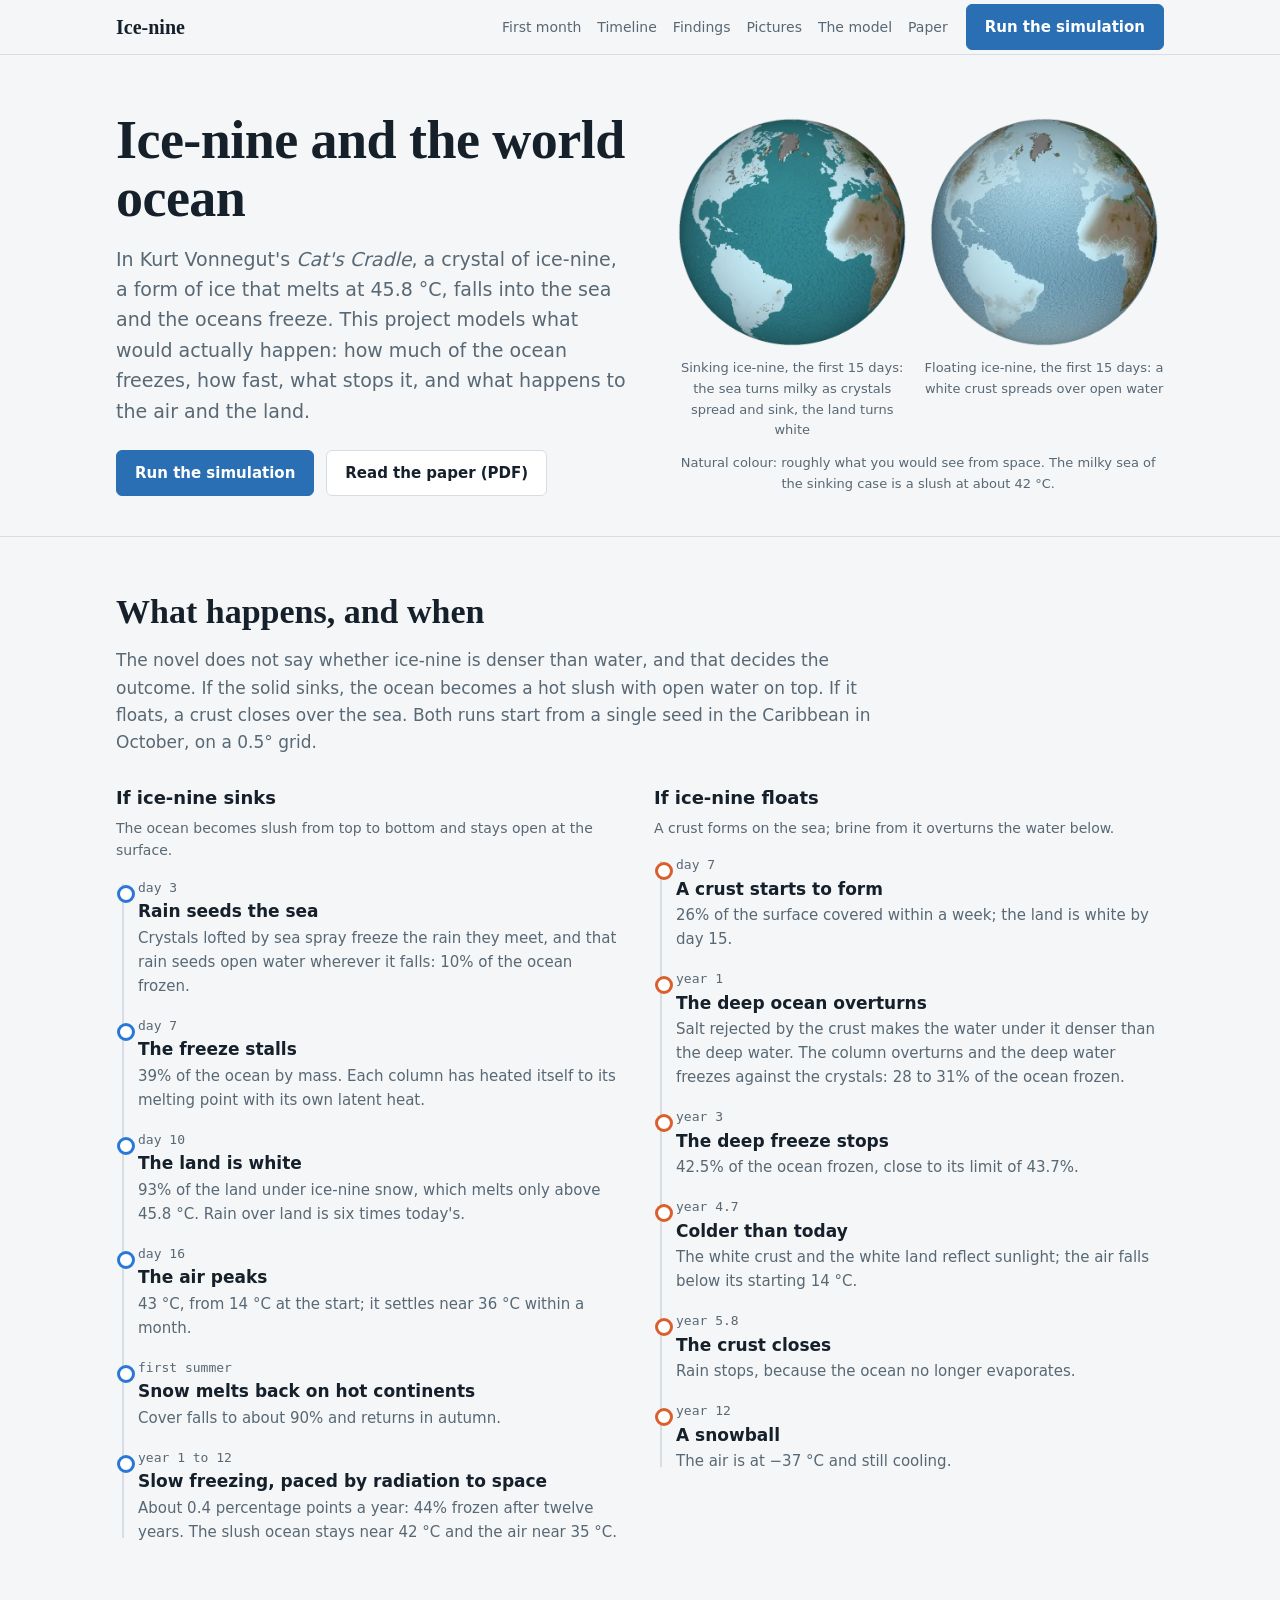
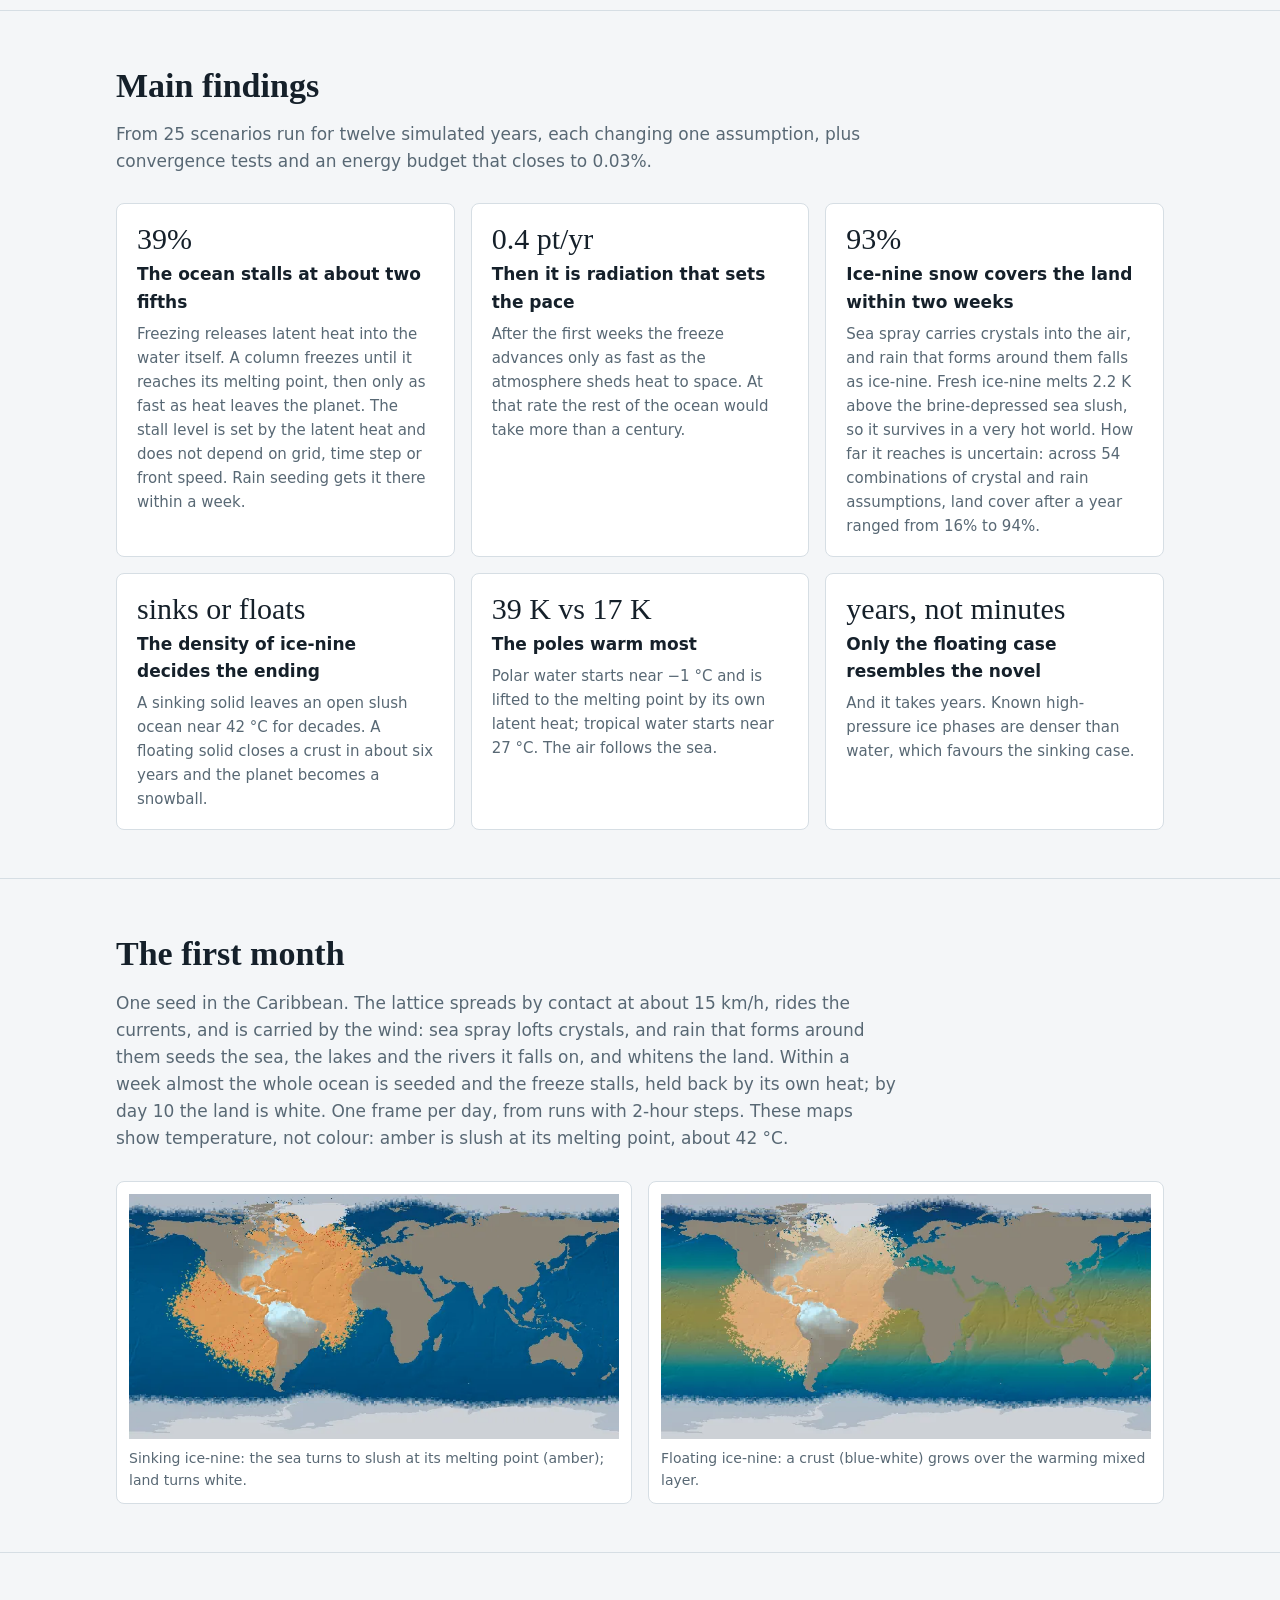
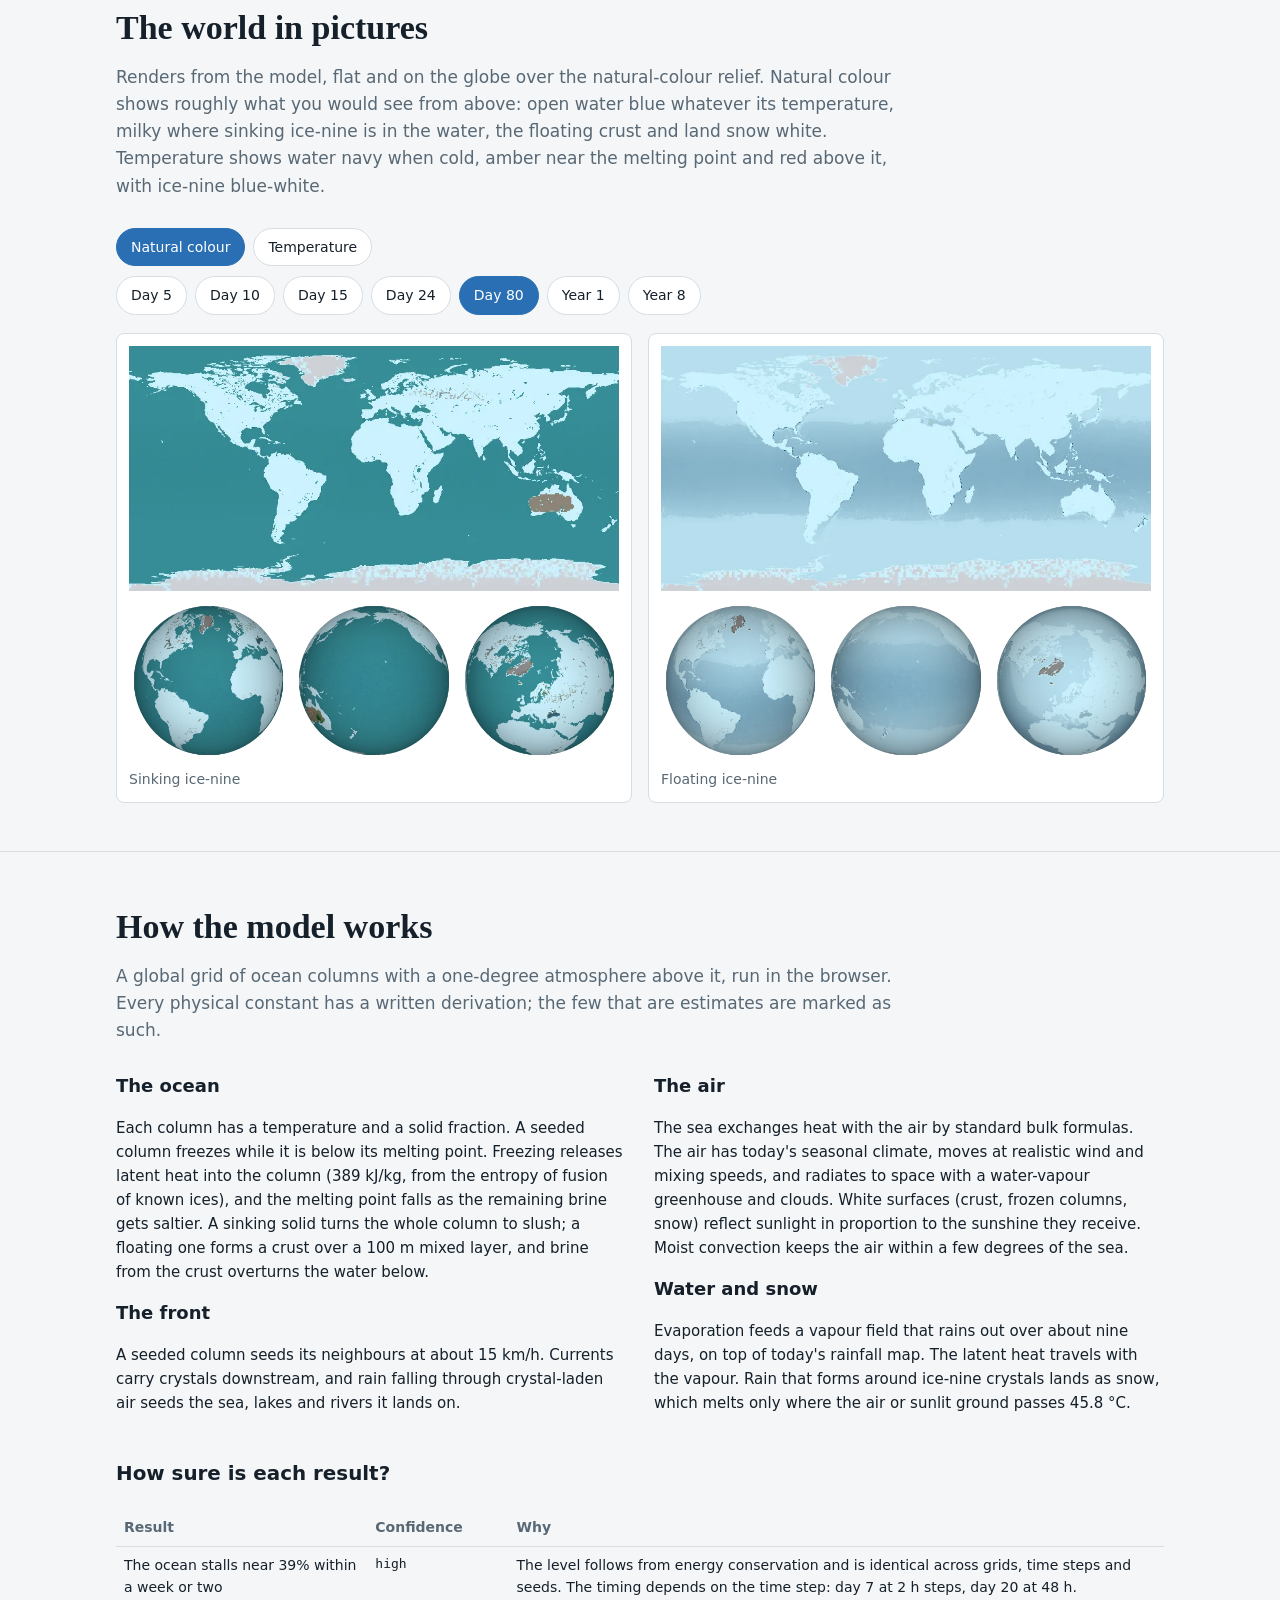
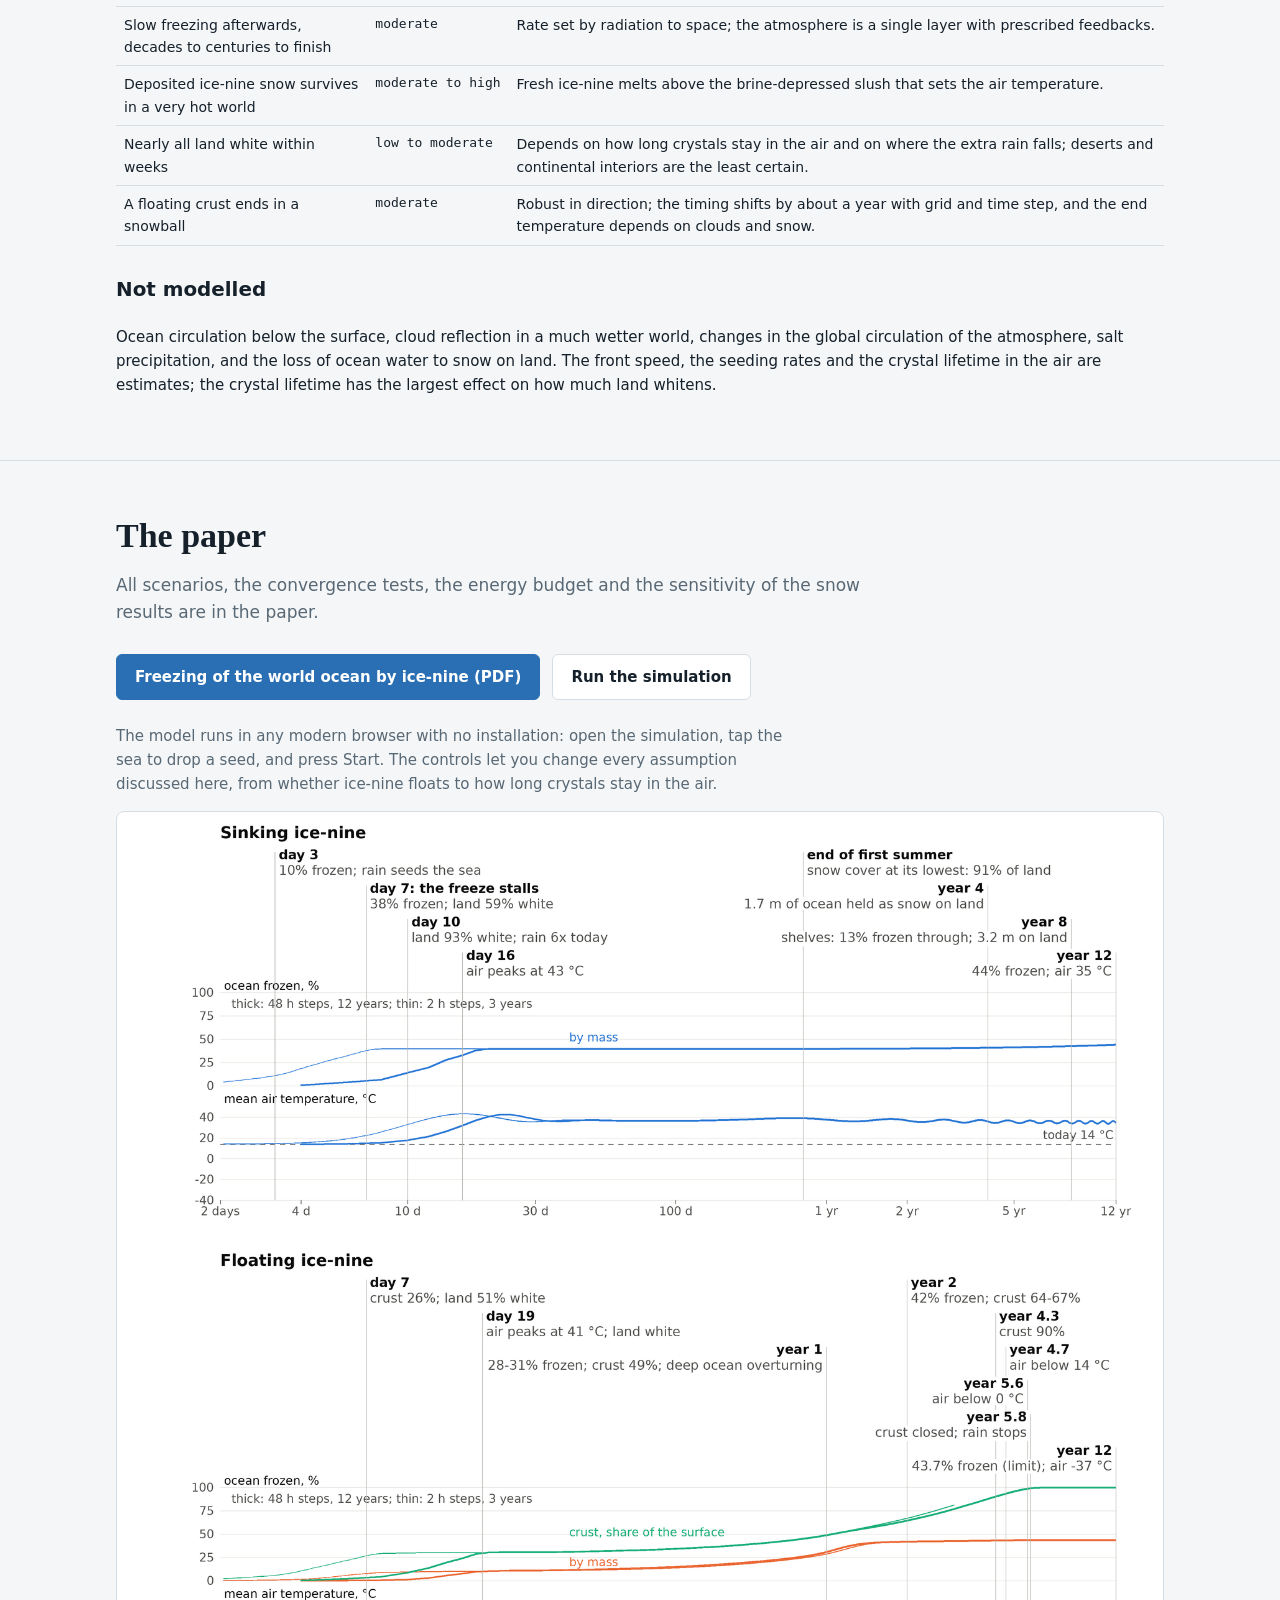
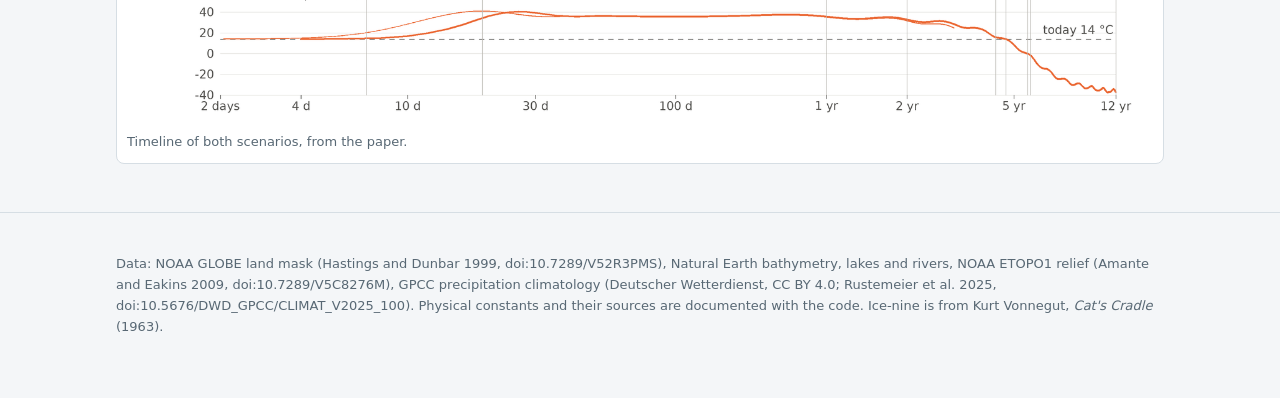
==== commit bf1046bf: "1" ====
--- a/docs/index.html
+++ b/docs/index.html
@@ -192,7 +192,7 @@
 
 <footer>
   <div class="wrap">
-    <p>Data: NOAA GLOBE land mask, Natural Earth bathymetry, lakes and rivers, NOAA ETOPO1 relief, GPCC precipitation climatology (Deutscher Wetterdienst, CC BY 4.0; Rustemeier et al. 2025, doi:10.5676/DWD_GPCC/CLIMAT_V2025_100). Physical constants and their sources are documented with the code. Ice-nine is from Kurt Vonnegut, <em>Cat's Cradle</em> (1963).</p>
+    <p>Data: NOAA GLOBE land mask (Hastings and Dunbar 1999, doi:10.7289/V52R3PMS), Natural Earth bathymetry, lakes and rivers, NOAA ETOPO1 relief (Amante and Eakins 2009, doi:10.7289/V5C8276M), GPCC precipitation climatology (Deutscher Wetterdienst, CC BY 4.0; Rustemeier et al. 2025, doi:10.5676/DWD_GPCC/CLIMAT_V2025_100). Physical constants and their sources are documented with the code. Ice-nine is from Kurt Vonnegut, <em>Cat's Cradle</em> (1963).</p>
   </div>
 </footer>
 
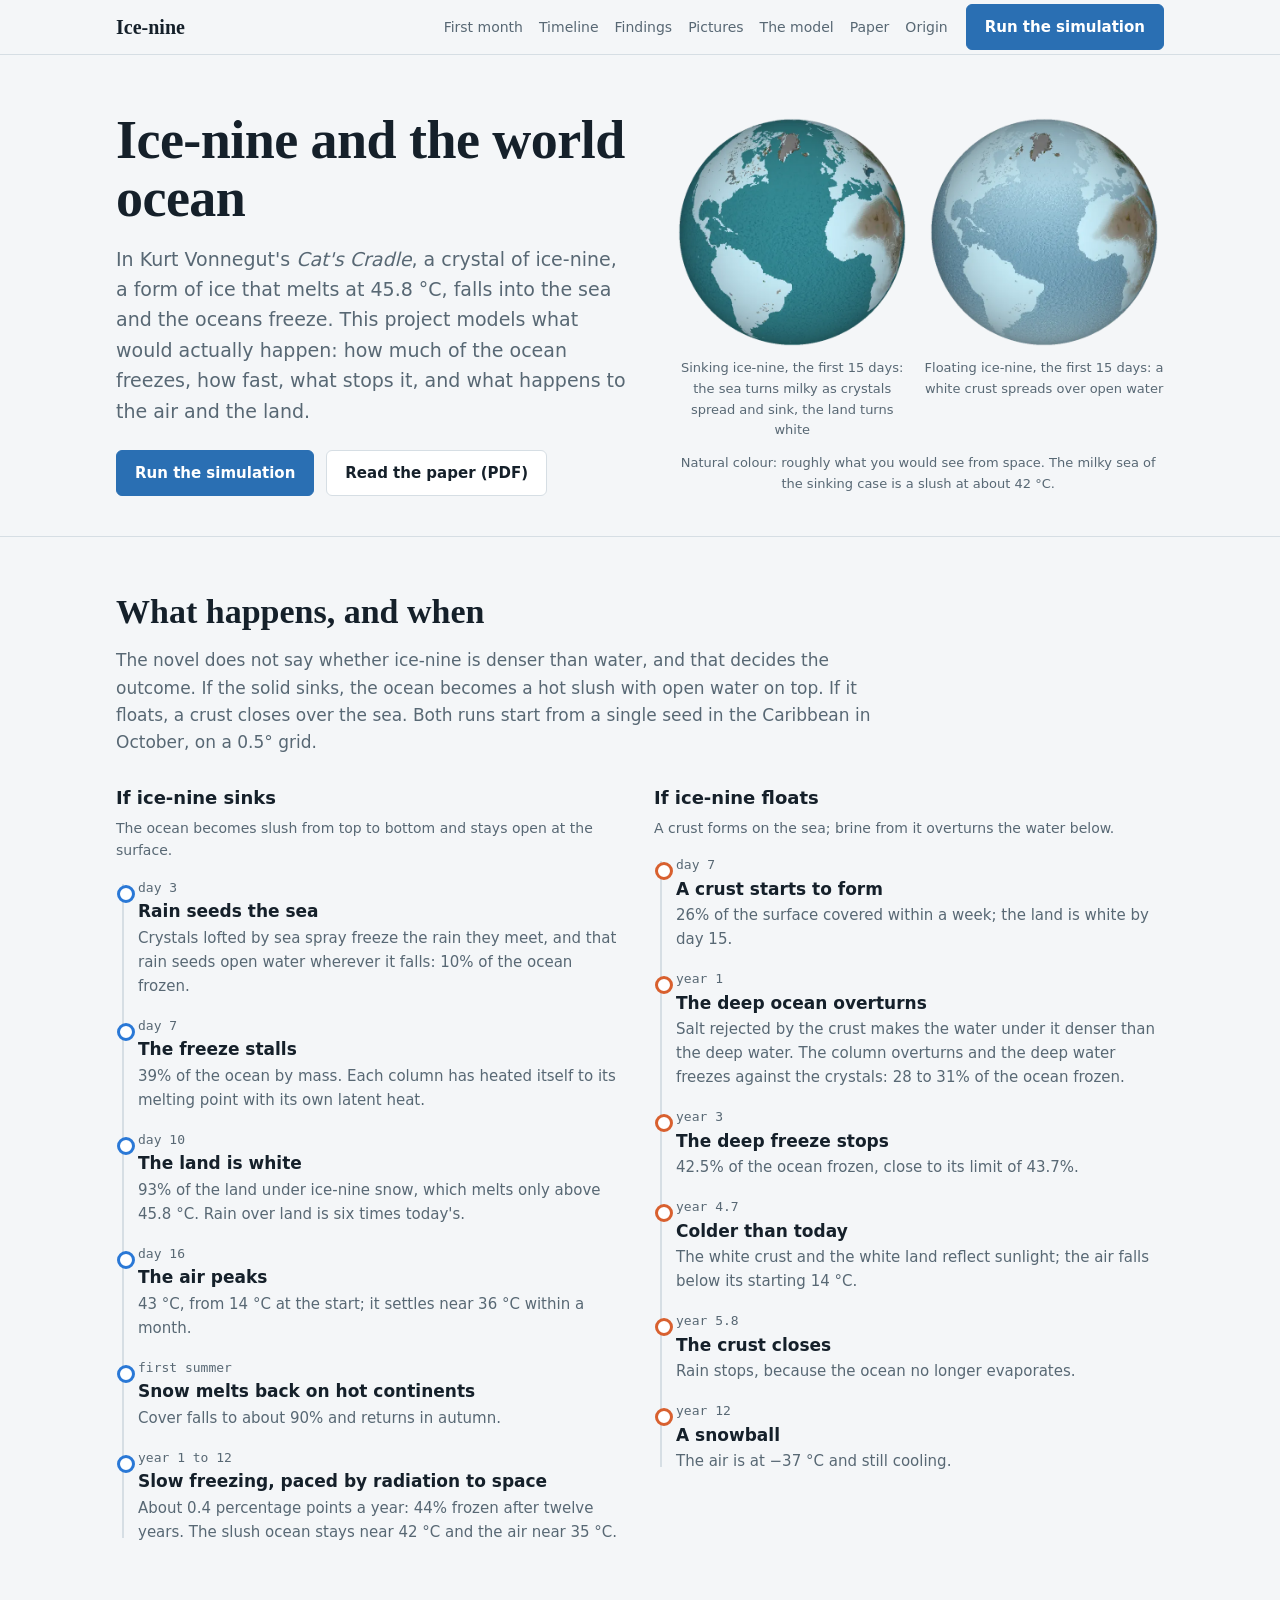
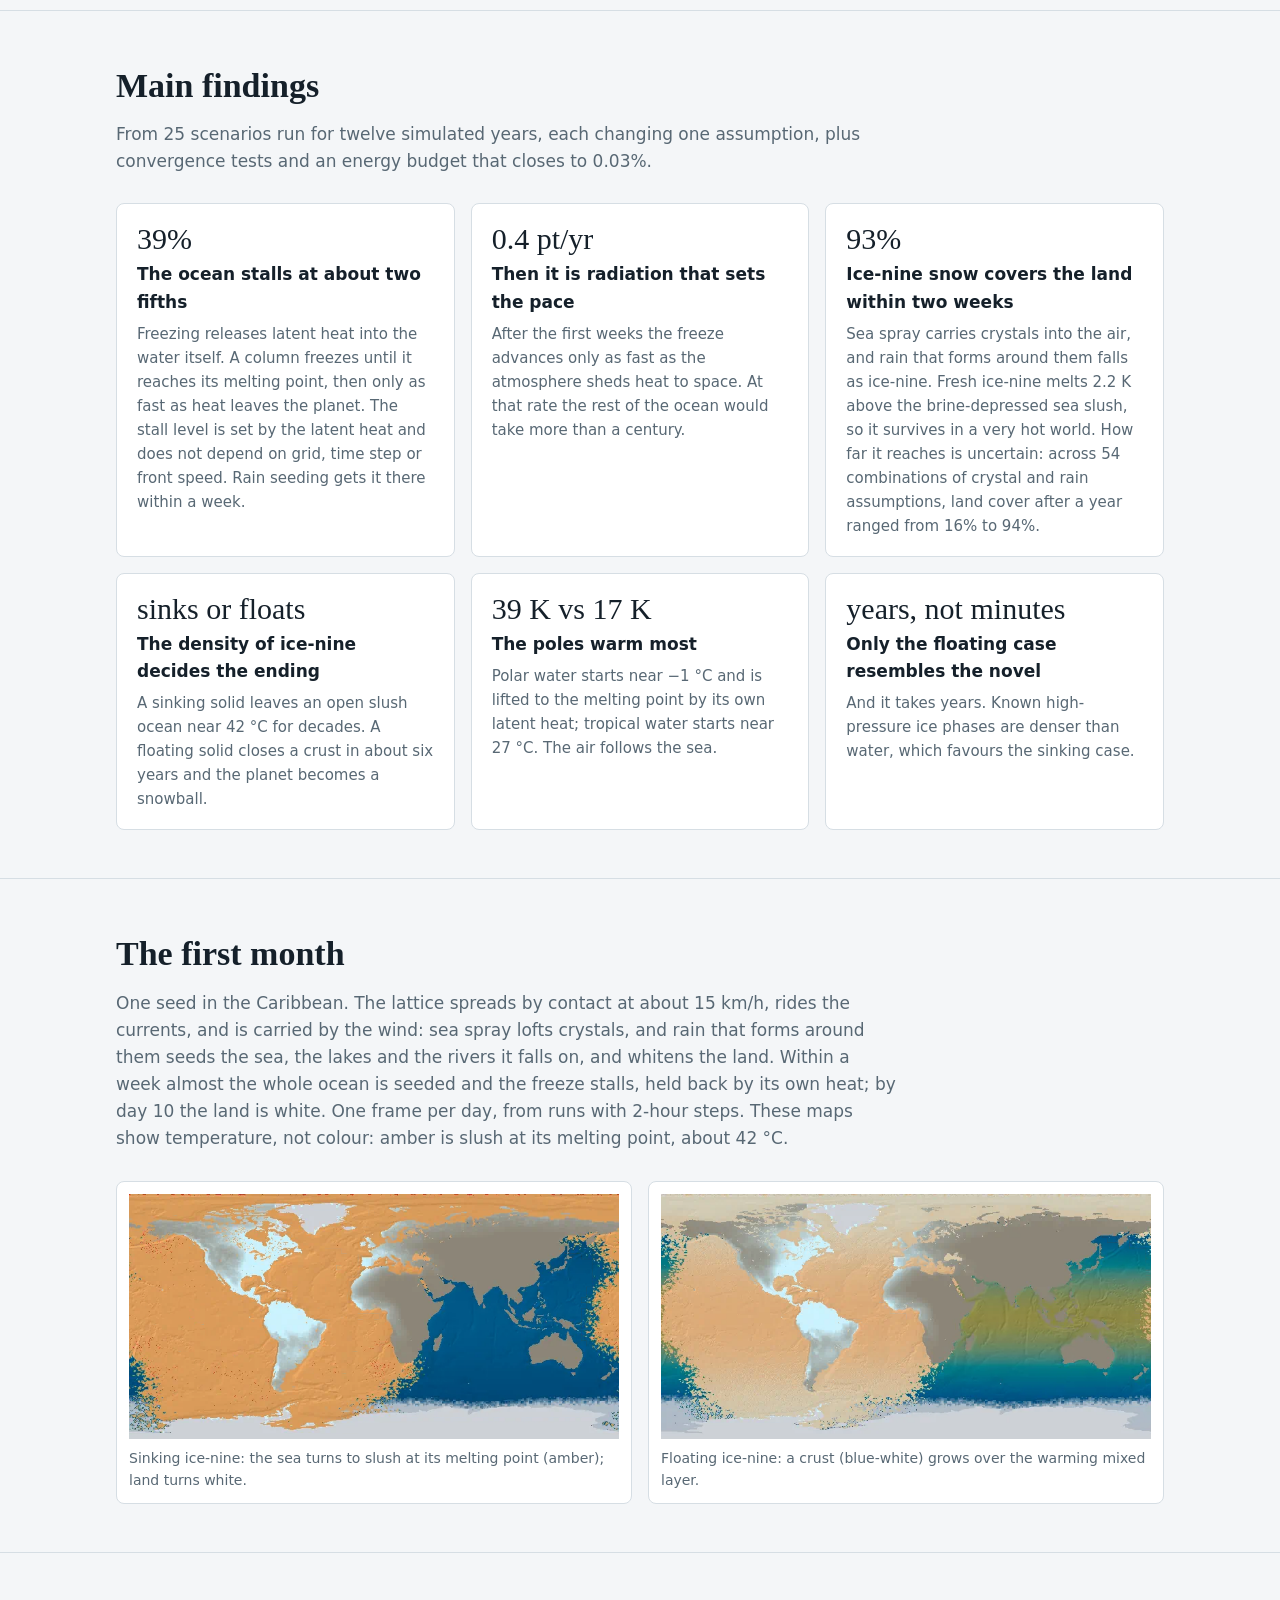
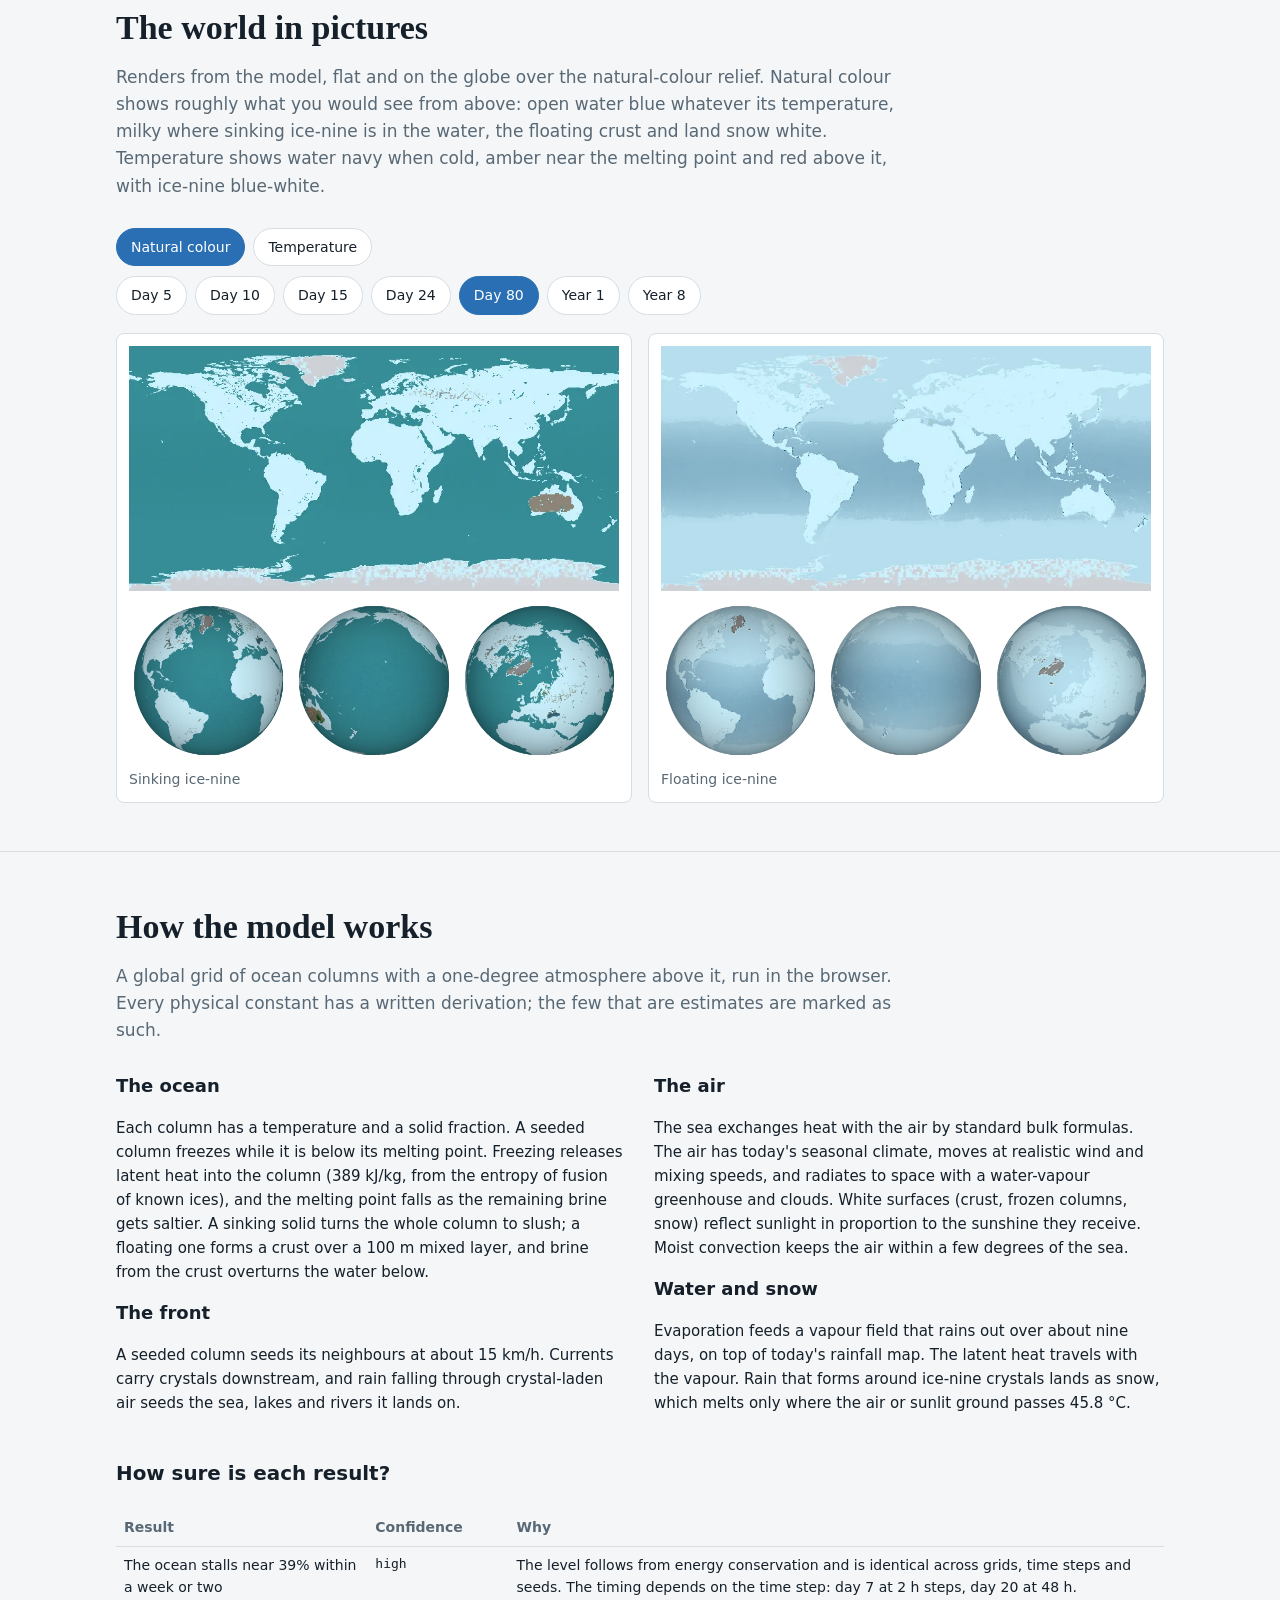
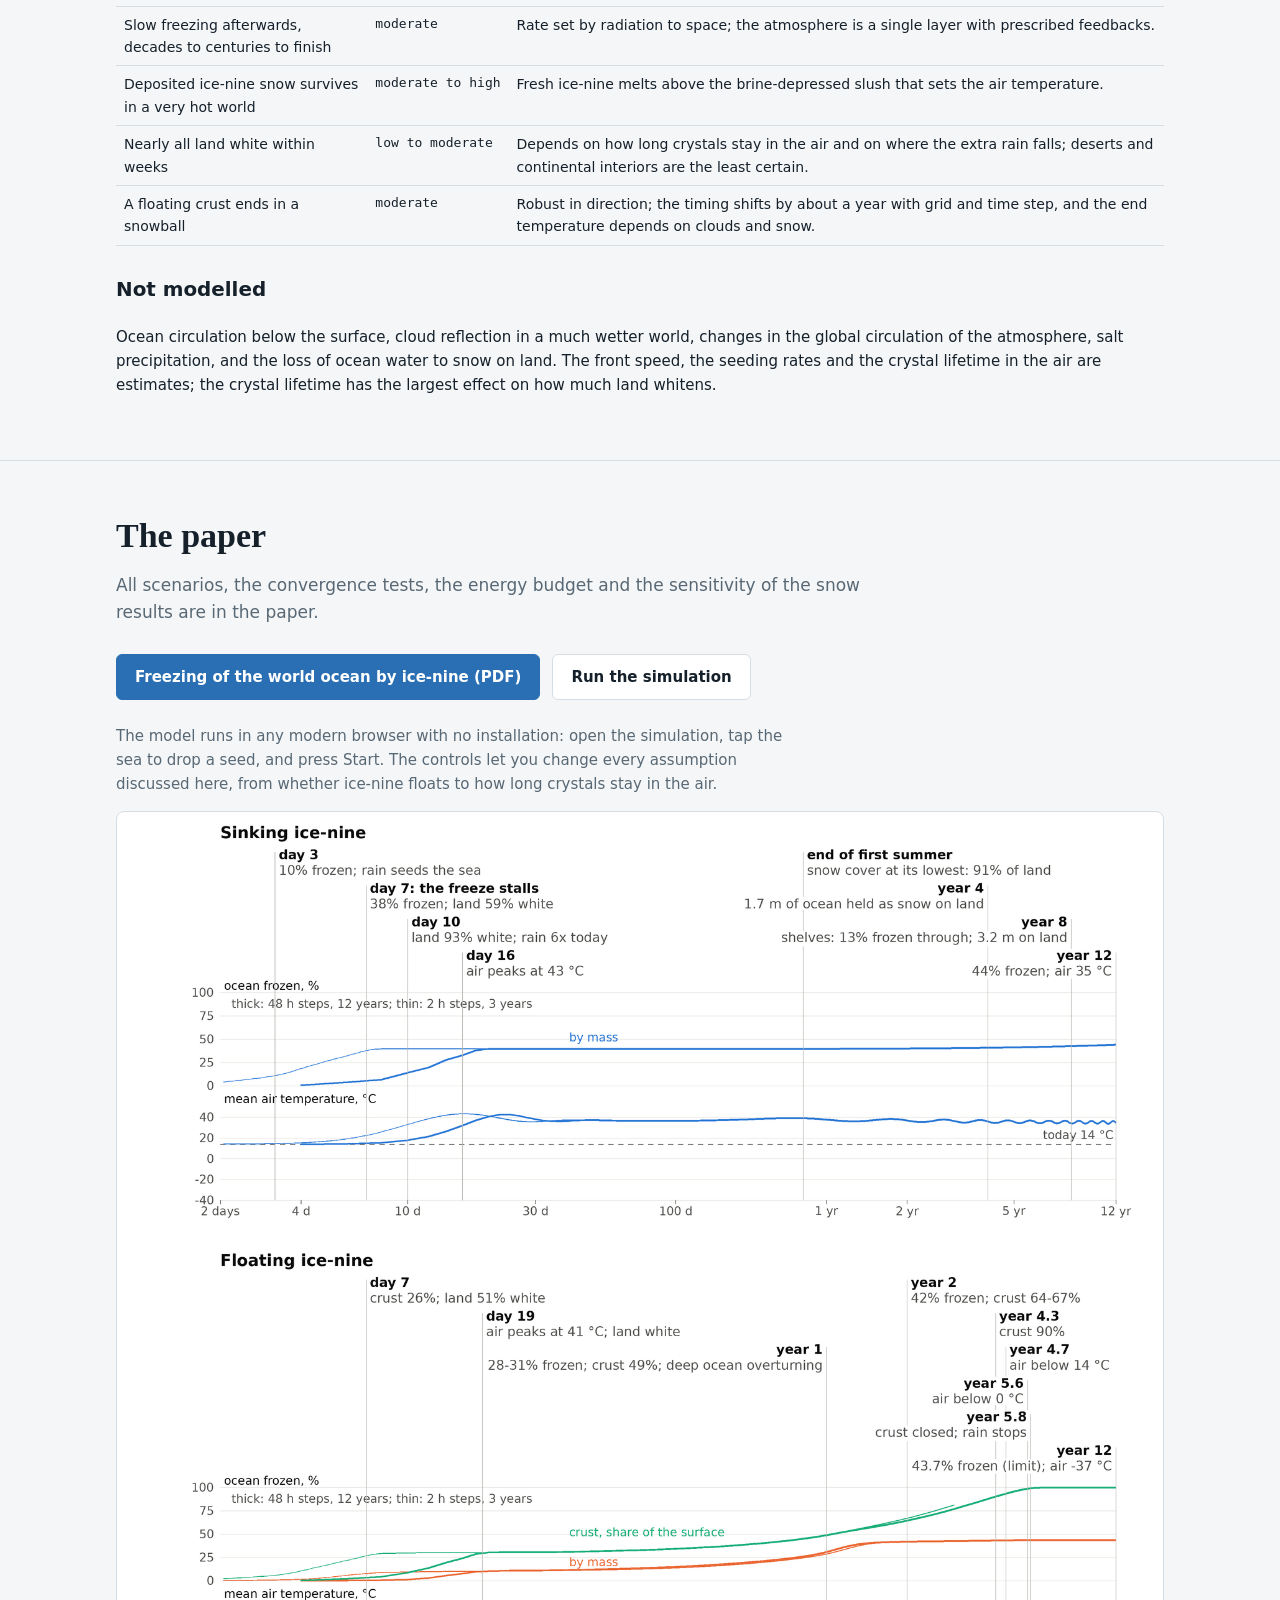
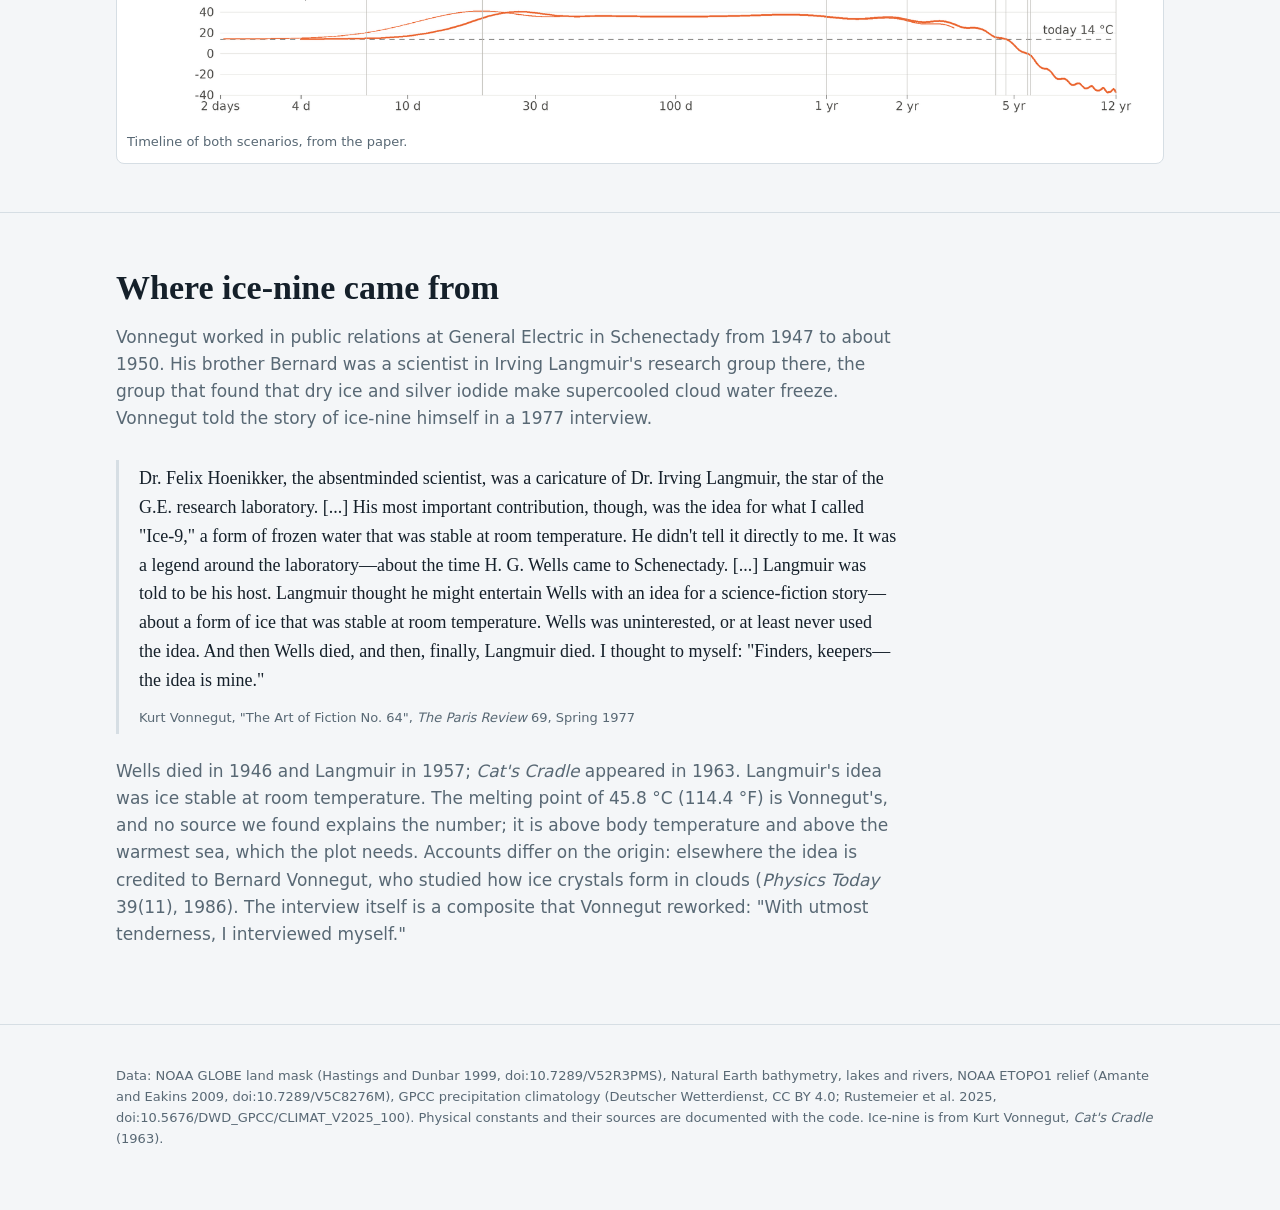
==== commit 59701023: "1" ====
--- a/docs/index.html
+++ b/docs/index.html
@@ -19,6 +19,7 @@
       <a href="#pictures">Pictures</a>
       <a href="#model">The model</a>
       <a href="#paper">Paper</a>
+      <a href="#origin">Origin</a>
     </nav>
     <a class="btn primary" href="sim/">Run the simulation</a>
   </div>
@@ -187,6 +188,18 @@
       <p style="font-size:15px;color:var(--muted);max-width:46em">The model runs in any modern browser with no installation: open the simulation, tap the sea to drop a seed, and press Start. The controls let you change every assumption discussed here, from whether ice-nine floats to how long crystals stay in the air.</p>
       <figure><img src="paper/timeline.png" alt="Timeline of the two scenarios: ocean frozen and air temperature against time" width="1650" height="1454" loading="lazy"><figcaption>Timeline of both scenarios, from the paper.</figcaption></figure>
     </div>
+  </div>
+</section>
+
+<section id="origin">
+  <div class="wrap">
+    <h2>Where ice-nine came from</h2>
+    <p class="intro">Vonnegut worked in public relations at General Electric in Schenectady from 1947 to about 1950. His brother Bernard was a scientist in Irving Langmuir's research group there, the group that found that dry ice and silver iodide make supercooled cloud water freeze. Vonnegut told the story of ice-nine himself in a 1977 interview.</p>
+    <blockquote class="quote">
+      <p>Dr. Felix Hoenikker, the absentminded scientist, was a caricature of Dr. Irving Langmuir, the star of the G.E. research laboratory. [...] His most important contribution, though, was the idea for what I called "Ice-9," a form of frozen water that was stable at room temperature. He didn't tell it directly to me. It was a legend around the laboratory—about the time H. G. Wells came to Schenectady. [...] Langmuir was told to be his host. Langmuir thought he might entertain Wells with an idea for a science-fiction story—about a form of ice that was stable at room temperature. Wells was uninterested, or at least never used the idea. And then Wells died, and then, finally, Langmuir died. I thought to myself: "Finders, keepers—the idea is mine."</p>
+      <cite>Kurt Vonnegut, "The Art of Fiction No. 64", <em>The Paris Review</em> 69, Spring 1977</cite>
+    </blockquote>
+    <p class="intro">Wells died in 1946 and Langmuir in 1957; <em>Cat's Cradle</em> appeared in 1963. Langmuir's idea was ice stable at room temperature. The melting point of 45.8&nbsp;°C (114.4&nbsp;°F) is Vonnegut's, and no source we found explains the number; it is above body temperature and above the warmest sea, which the plot needs. Accounts differ on the origin: elsewhere the idea is credited to Bernard Vonnegut, who studied how ice crystals form in clouds (<em>Physics Today</em> 39(11), 1986). The interview itself is a composite that Vonnegut reworked: "With utmost tenderness, I interviewed myself."</p>
   </div>
 </section>
 
--- a/docs/site.css
+++ b/docs/site.css
@@ -107,4 +107,7 @@
 /* grid items may not grow past their track: a large image would otherwise widen the page */
 .hero .wrap > *, .lanes > *, .cards > *, .pair > *, .cols > *, .globes > * { min-width: 0; }
 
+.quote { margin: 0 0 24px; padding: 4px 0 4px 20px; border-left: 3px solid var(--line); max-width: 46em; }
+.quote p { margin: 0 0 8px; font-family: var(--serif); font-size: 18px; }
+.quote cite { font-size: 13px; color: var(--muted); font-style: normal; }
 footer { border-top: 1px solid var(--line); padding: 28px 0 48px; font-size: 13px; color: var(--muted); }
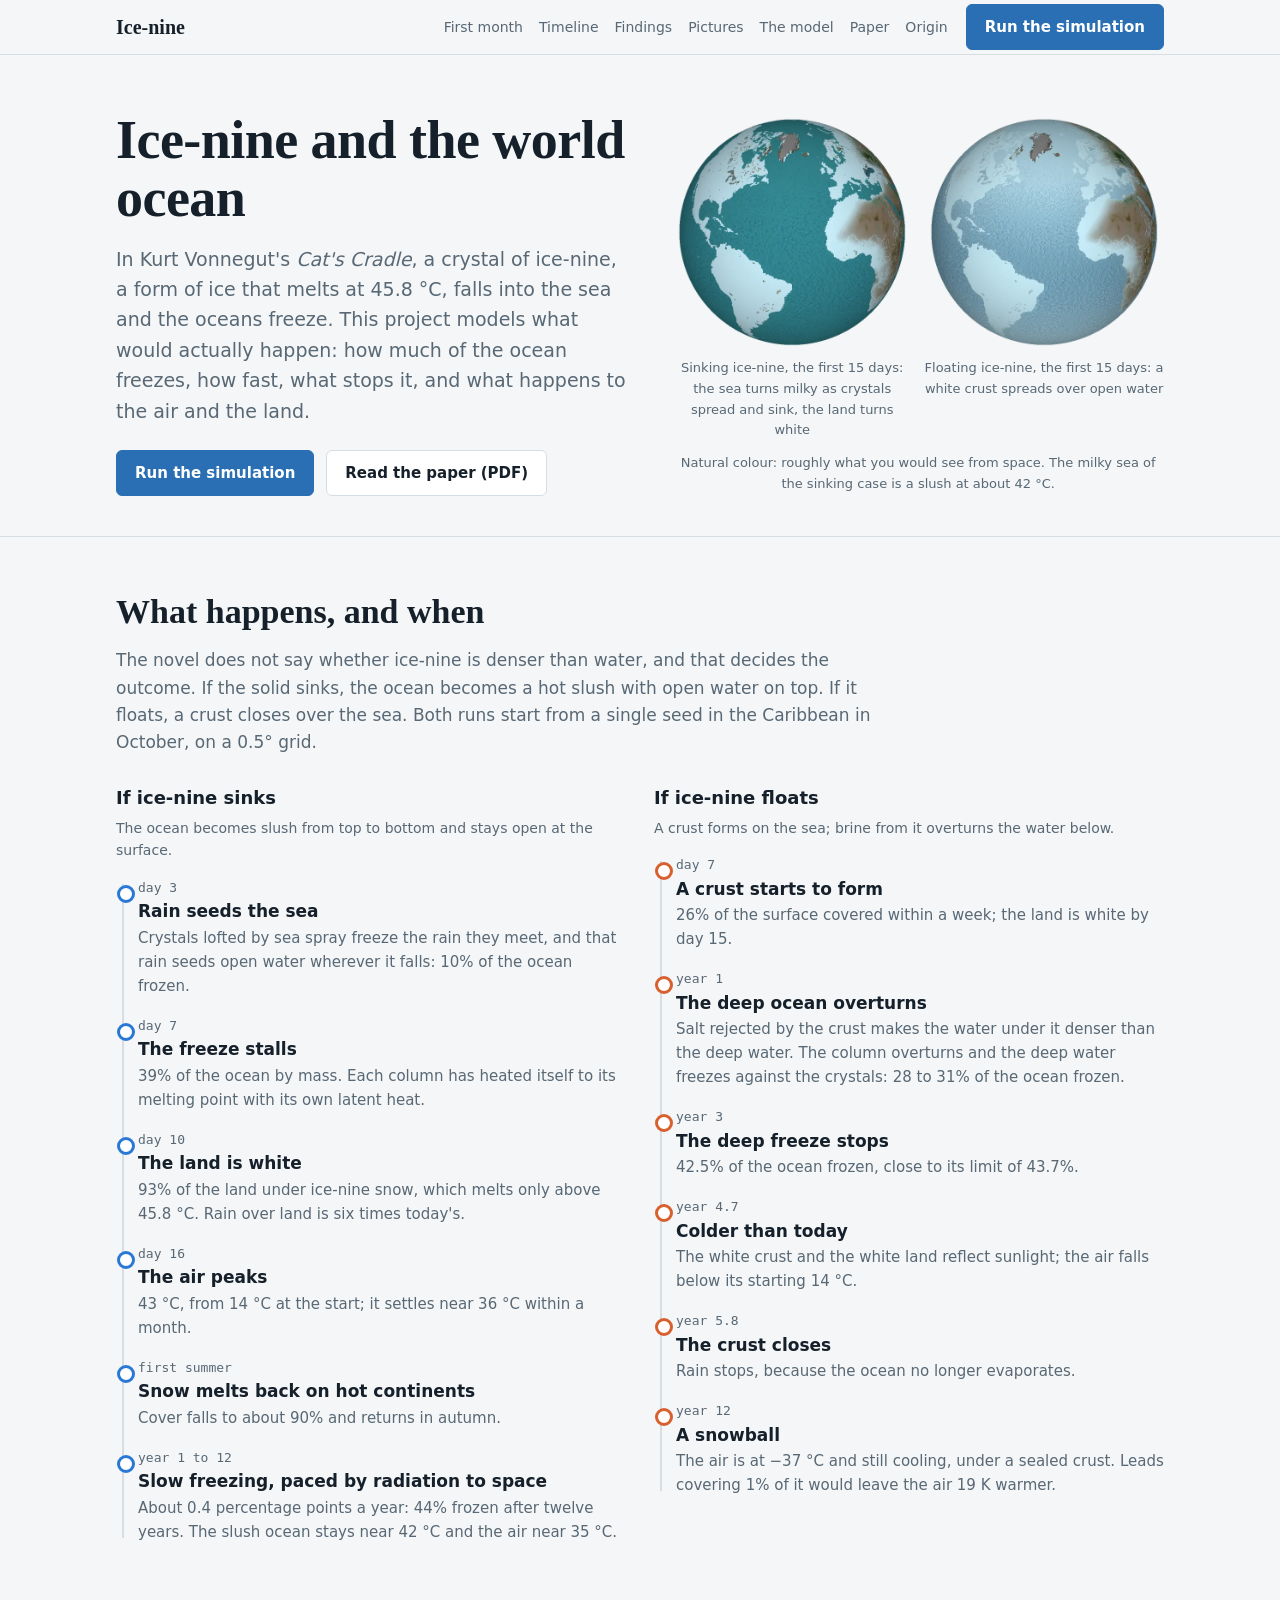
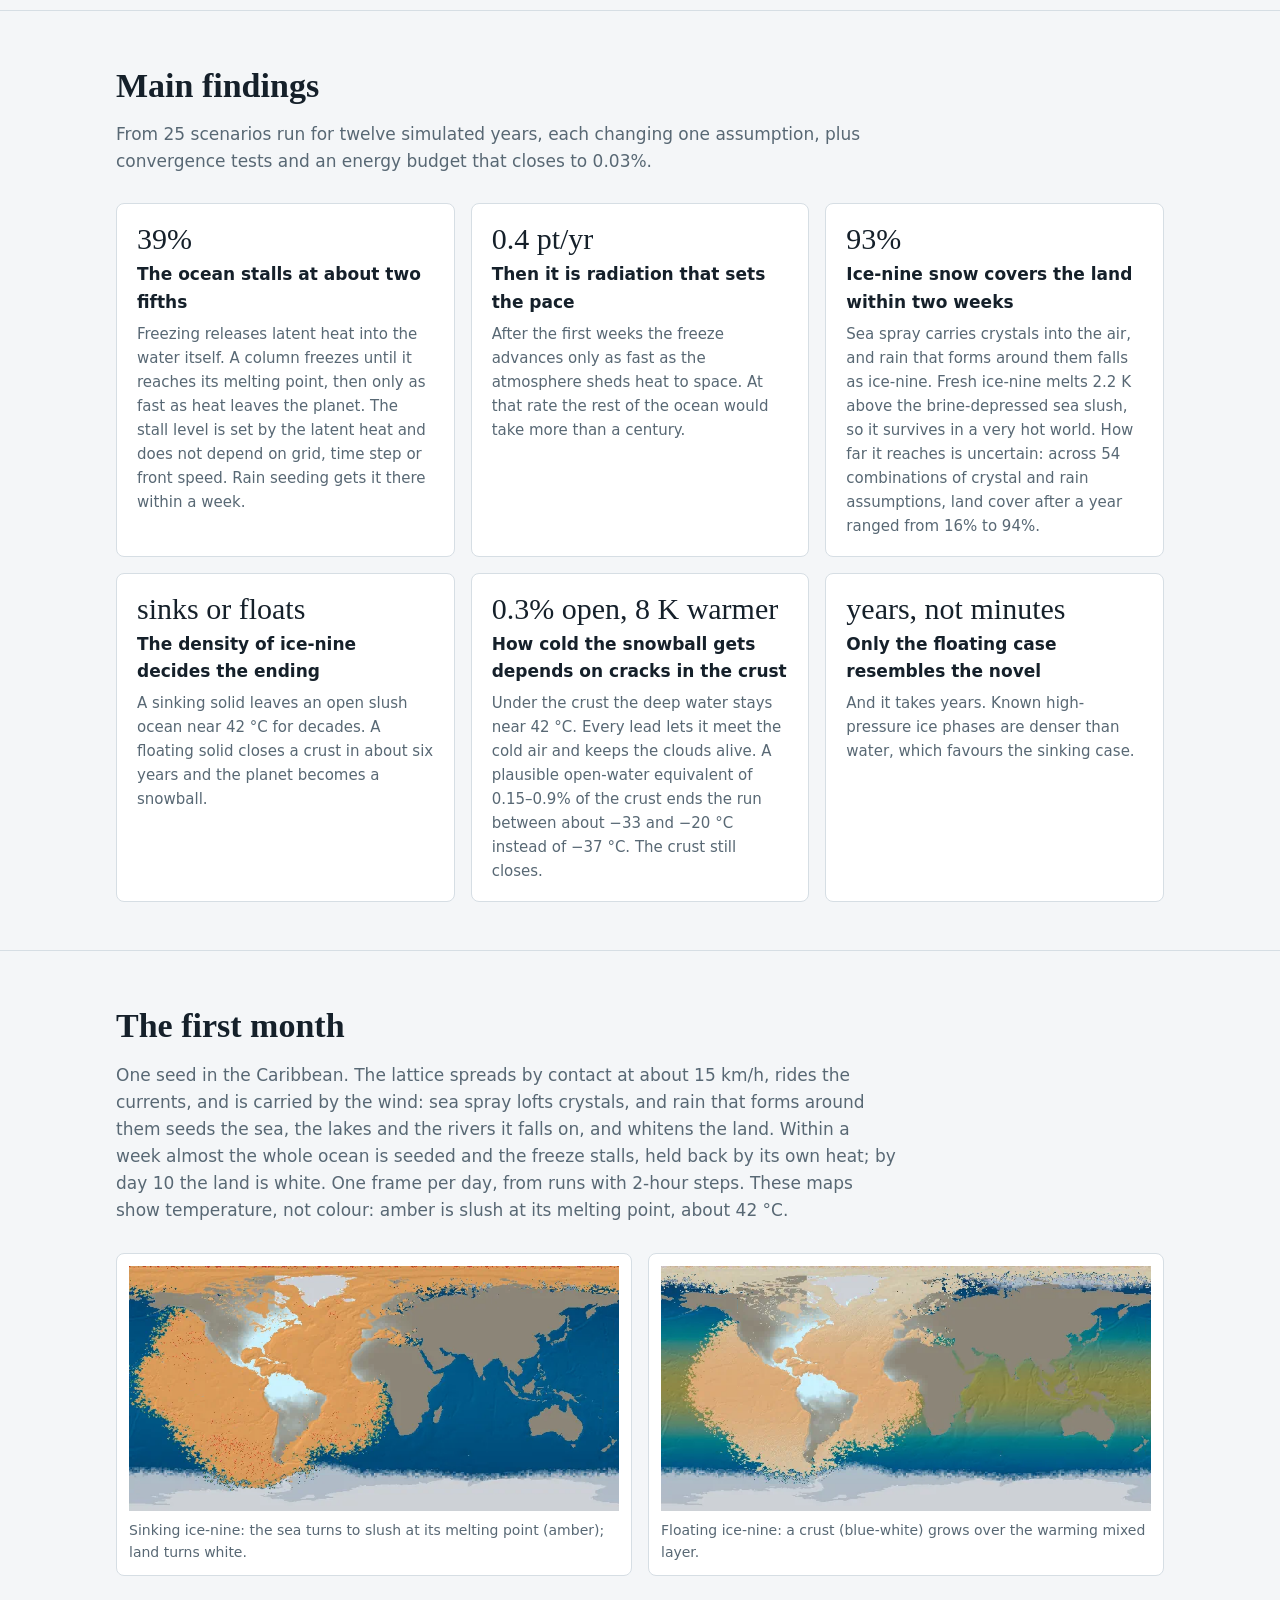
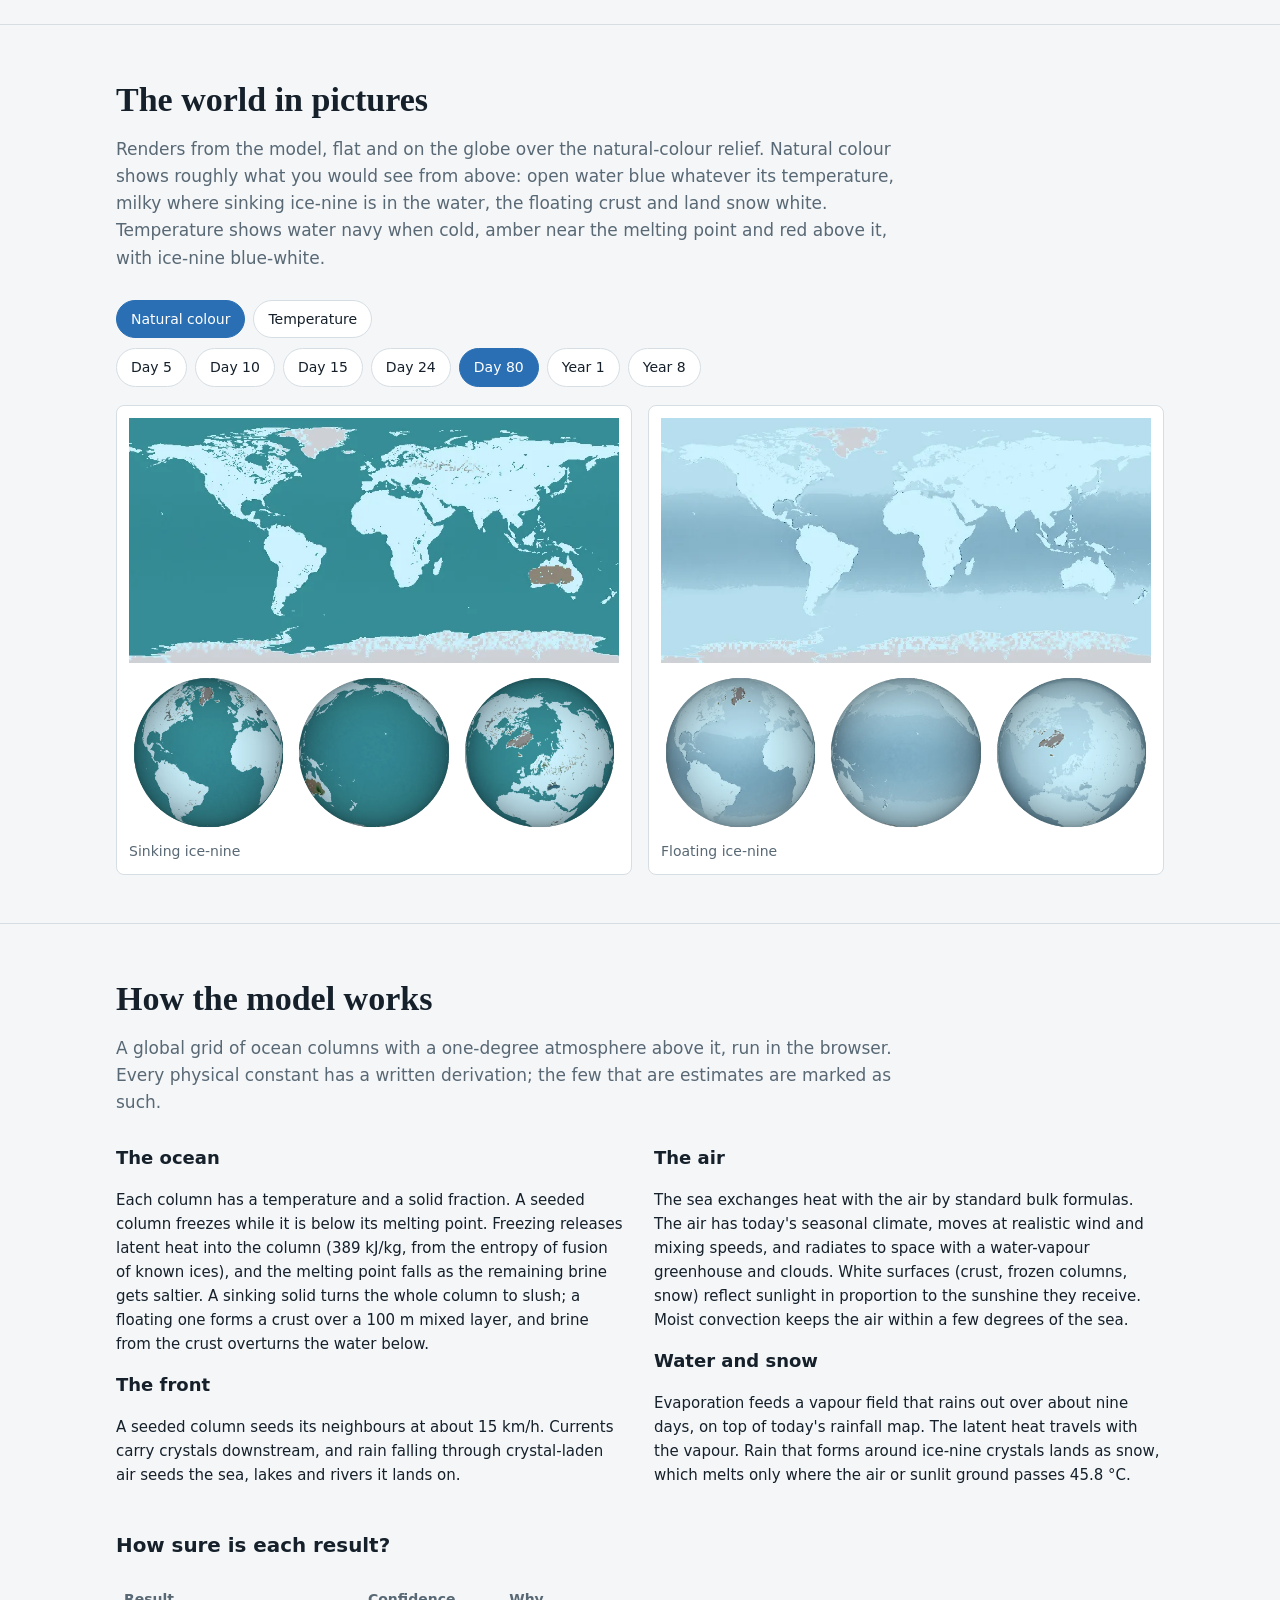
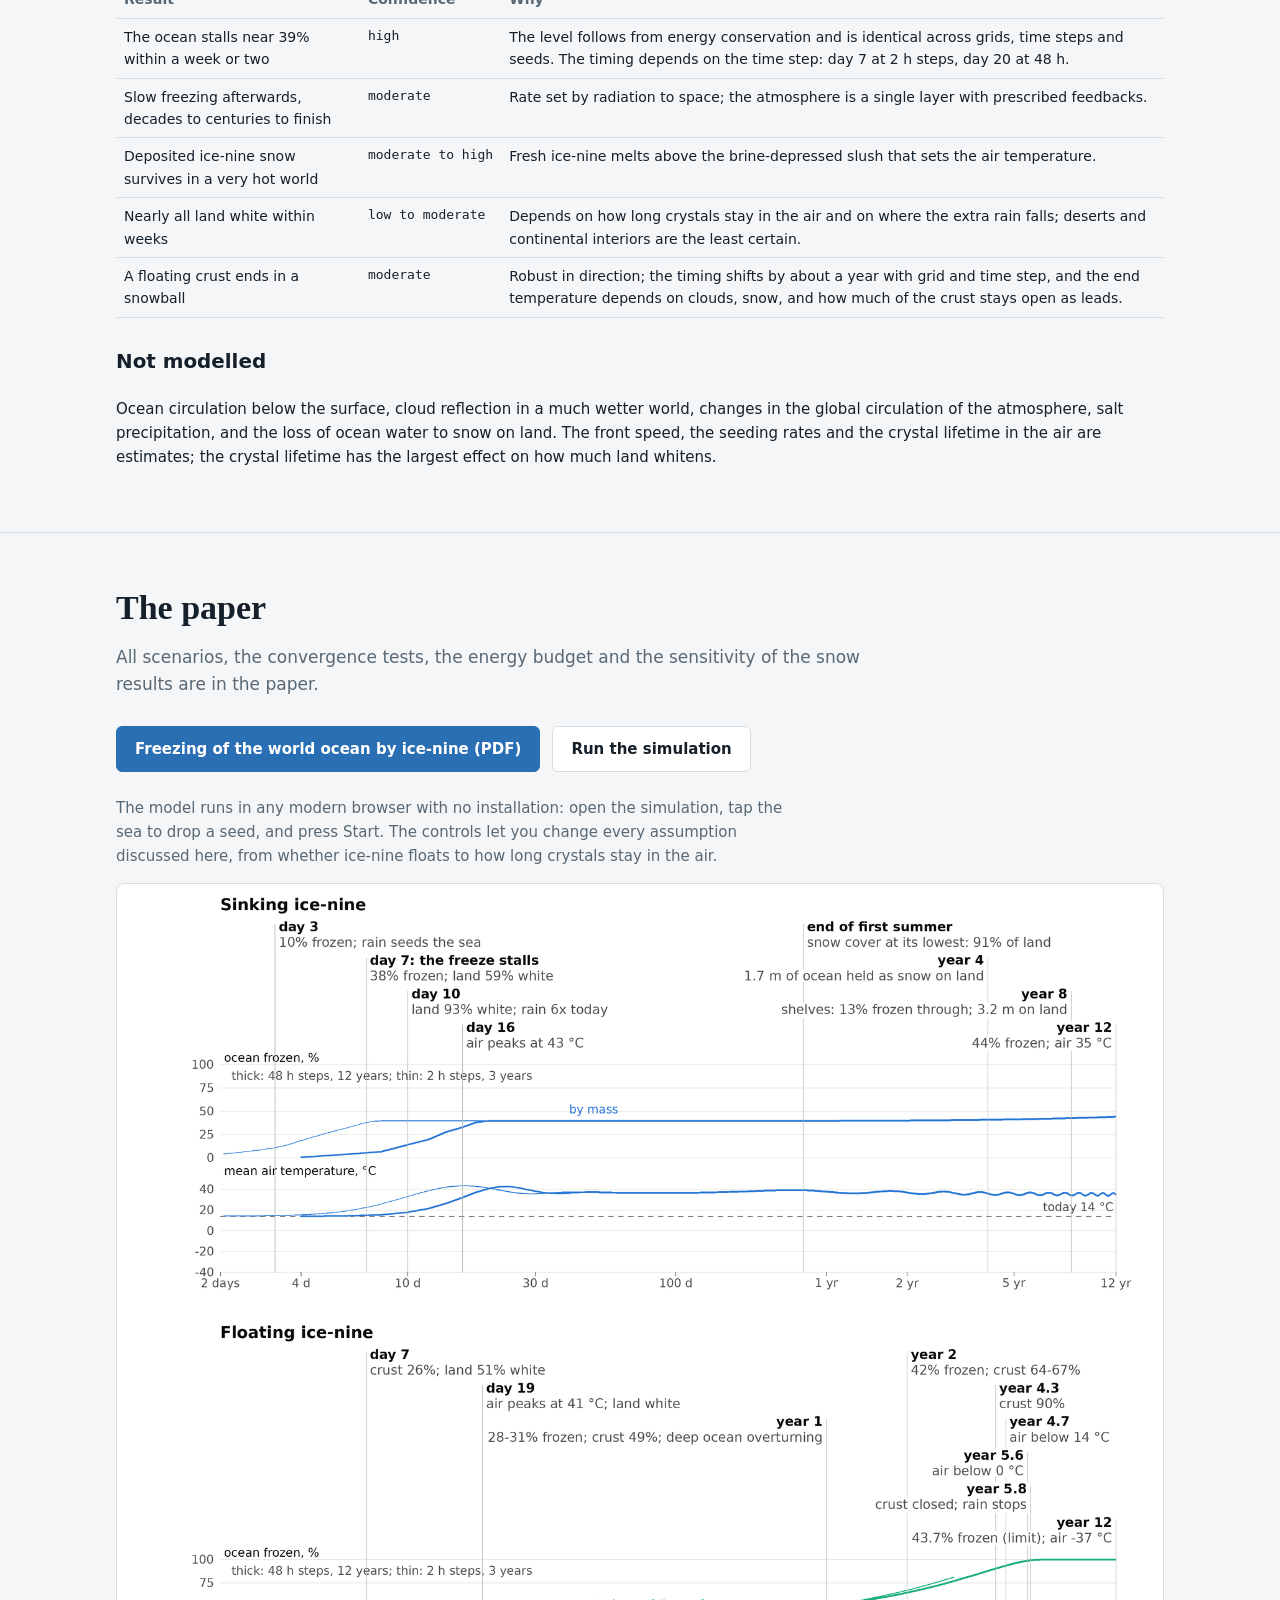
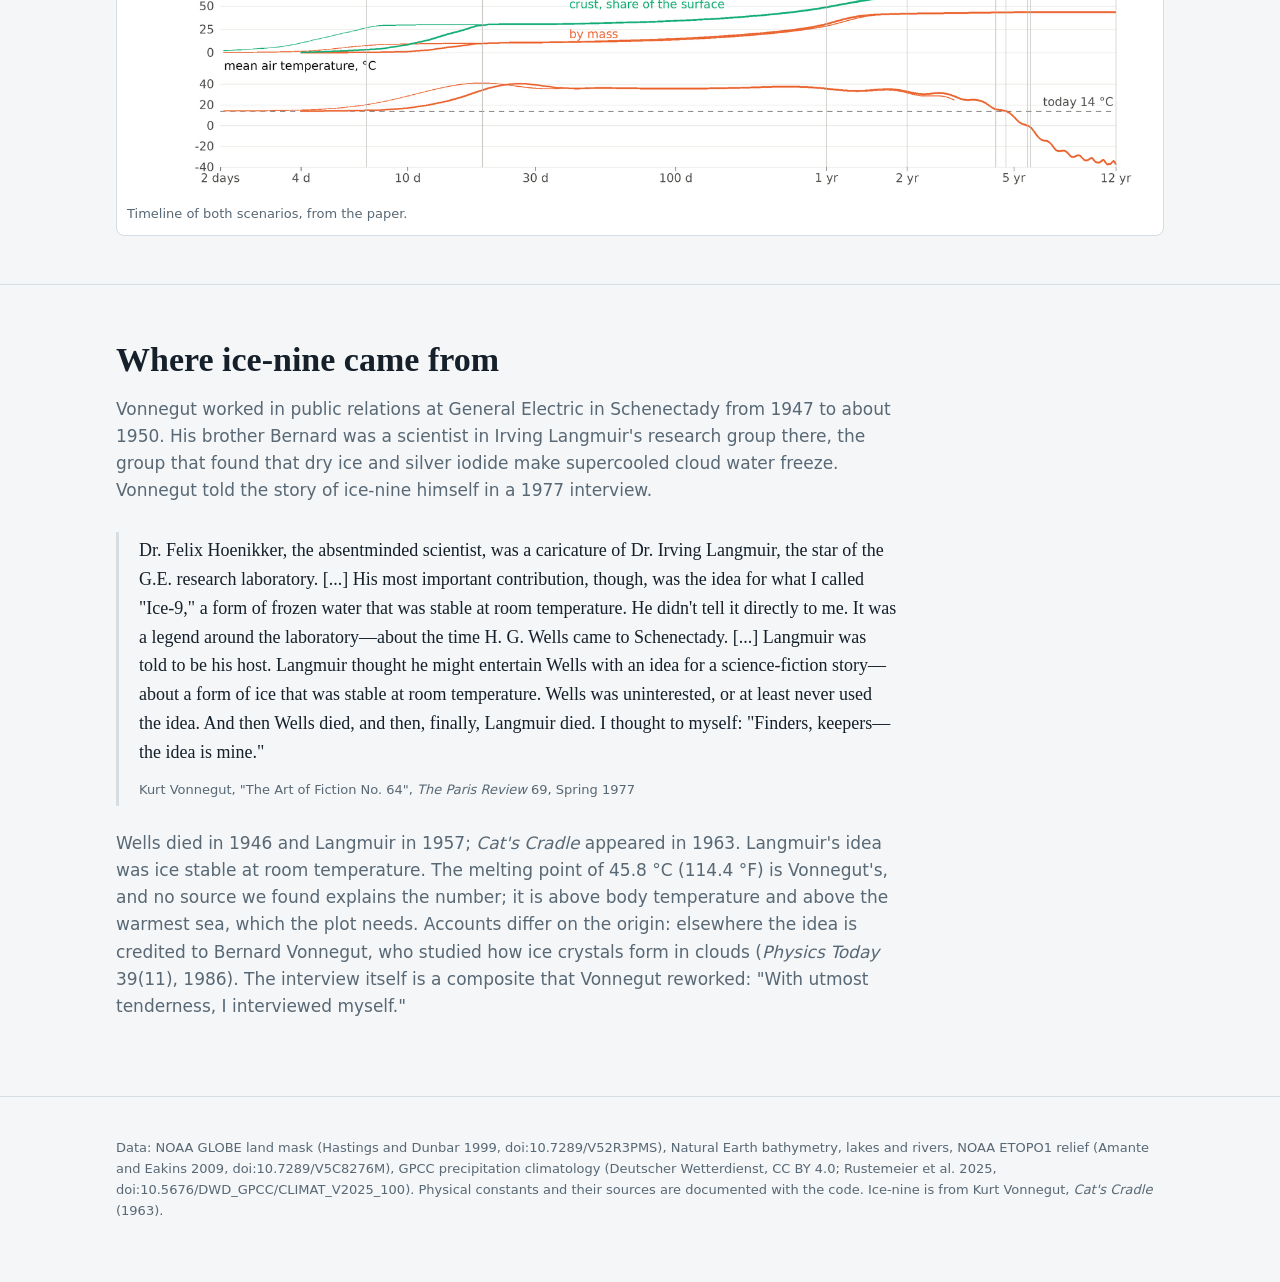
==== commit ec86add1: "1" ====
--- a/docs/index.html
+++ b/docs/index.html
@@ -69,7 +69,7 @@
           <li><div class="when">year 3</div><div class="what">The deep freeze stops</div><div class="detail">42.5% of the ocean frozen, close to its limit of 43.7%.</div></li>
           <li><div class="when">year 4.7</div><div class="what">Colder than today</div><div class="detail">The white crust and the white land reflect sunlight; the air falls below its starting 14&nbsp;°C.</div></li>
           <li><div class="when">year 5.8</div><div class="what">The crust closes</div><div class="detail">Rain stops, because the ocean no longer evaporates.</div></li>
-          <li><div class="when">year 12</div><div class="what">A snowball</div><div class="detail">The air is at &minus;37&nbsp;°C and still cooling.</div></li>
+          <li><div class="when">year 12</div><div class="what">A snowball</div><div class="detail">The air is at &minus;37&nbsp;°C and still cooling, under a sealed crust. Leads covering 1% of it would leave the air 19&nbsp;K warmer.</div></li>
         </ol>
       </div>
     </div>
@@ -85,7 +85,7 @@
       <div class="card"><div class="big">0.4 pt/yr</div><h3>Then it is radiation that sets the pace</h3><p>After the first weeks the freeze advances only as fast as the atmosphere sheds heat to space. At that rate the rest of the ocean would take more than a century.</p></div>
       <div class="card"><div class="big">93%</div><h3>Ice-nine snow covers the land within two weeks</h3><p>Sea spray carries crystals into the air, and rain that forms around them falls as ice-nine. Fresh ice-nine melts 2.2&nbsp;K above the brine-depressed sea slush, so it survives in a very hot world. How far it reaches is uncertain: across 54 combinations of crystal and rain assumptions, land cover after a year ranged from 16% to 94%.</p></div>
       <div class="card"><div class="big">sinks or floats</div><h3>The density of ice-nine decides the ending</h3><p>A sinking solid leaves an open slush ocean near 42&nbsp;°C for decades. A floating solid closes a crust in about six years and the planet becomes a snowball.</p></div>
-      <div class="card"><div class="big">39 K vs 17 K</div><h3>The poles warm most</h3><p>Polar water starts near &minus;1&nbsp;°C and is lifted to the melting point by its own latent heat; tropical water starts near 27&nbsp;°C. The air follows the sea.</p></div>
+      <div class="card"><div class="big">0.3% open, 8 K warmer</div><h3>How cold the snowball gets depends on cracks in the crust</h3><p>Under the crust the deep water stays near 42&nbsp;°C. Every lead lets it meet the cold air and keeps the clouds alive. A plausible open-water equivalent of 0.15&ndash;0.9% of the crust ends the run between about &minus;33 and &minus;20&nbsp;°C instead of &minus;37&nbsp;°C. The crust still closes.</p></div>
       <div class="card"><div class="big">years, not minutes</div><h3>Only the floating case resembles the novel</h3><p>And it takes years. Known high-pressure ice phases are denser than water, which favours the sinking case.</p></div>
     </div>
   </div>
@@ -168,7 +168,7 @@
         <tr><td>Slow freezing afterwards, decades to centuries to finish</td><td class="conf">moderate</td><td>Rate set by radiation to space; the atmosphere is a single layer with prescribed feedbacks.</td></tr>
         <tr><td>Deposited ice-nine snow survives in a very hot world</td><td class="conf">moderate to high</td><td>Fresh ice-nine melts above the brine-depressed slush that sets the air temperature.</td></tr>
         <tr><td>Nearly all land white within weeks</td><td class="conf">low to moderate</td><td>Depends on how long crystals stay in the air and on where the extra rain falls; deserts and continental interiors are the least certain.</td></tr>
-        <tr><td>A floating crust ends in a snowball</td><td class="conf">moderate</td><td>Robust in direction; the timing shifts by about a year with grid and time step, and the end temperature depends on clouds and snow.</td></tr>
+        <tr><td>A floating crust ends in a snowball</td><td class="conf">moderate</td><td>Robust in direction; the timing shifts by about a year with grid and time step, and the end temperature depends on clouds, snow, and how much of the crust stays open as leads.</td></tr>
       </table>
     </div>
     <h3 style="margin-top:28px">Not modelled</h3>
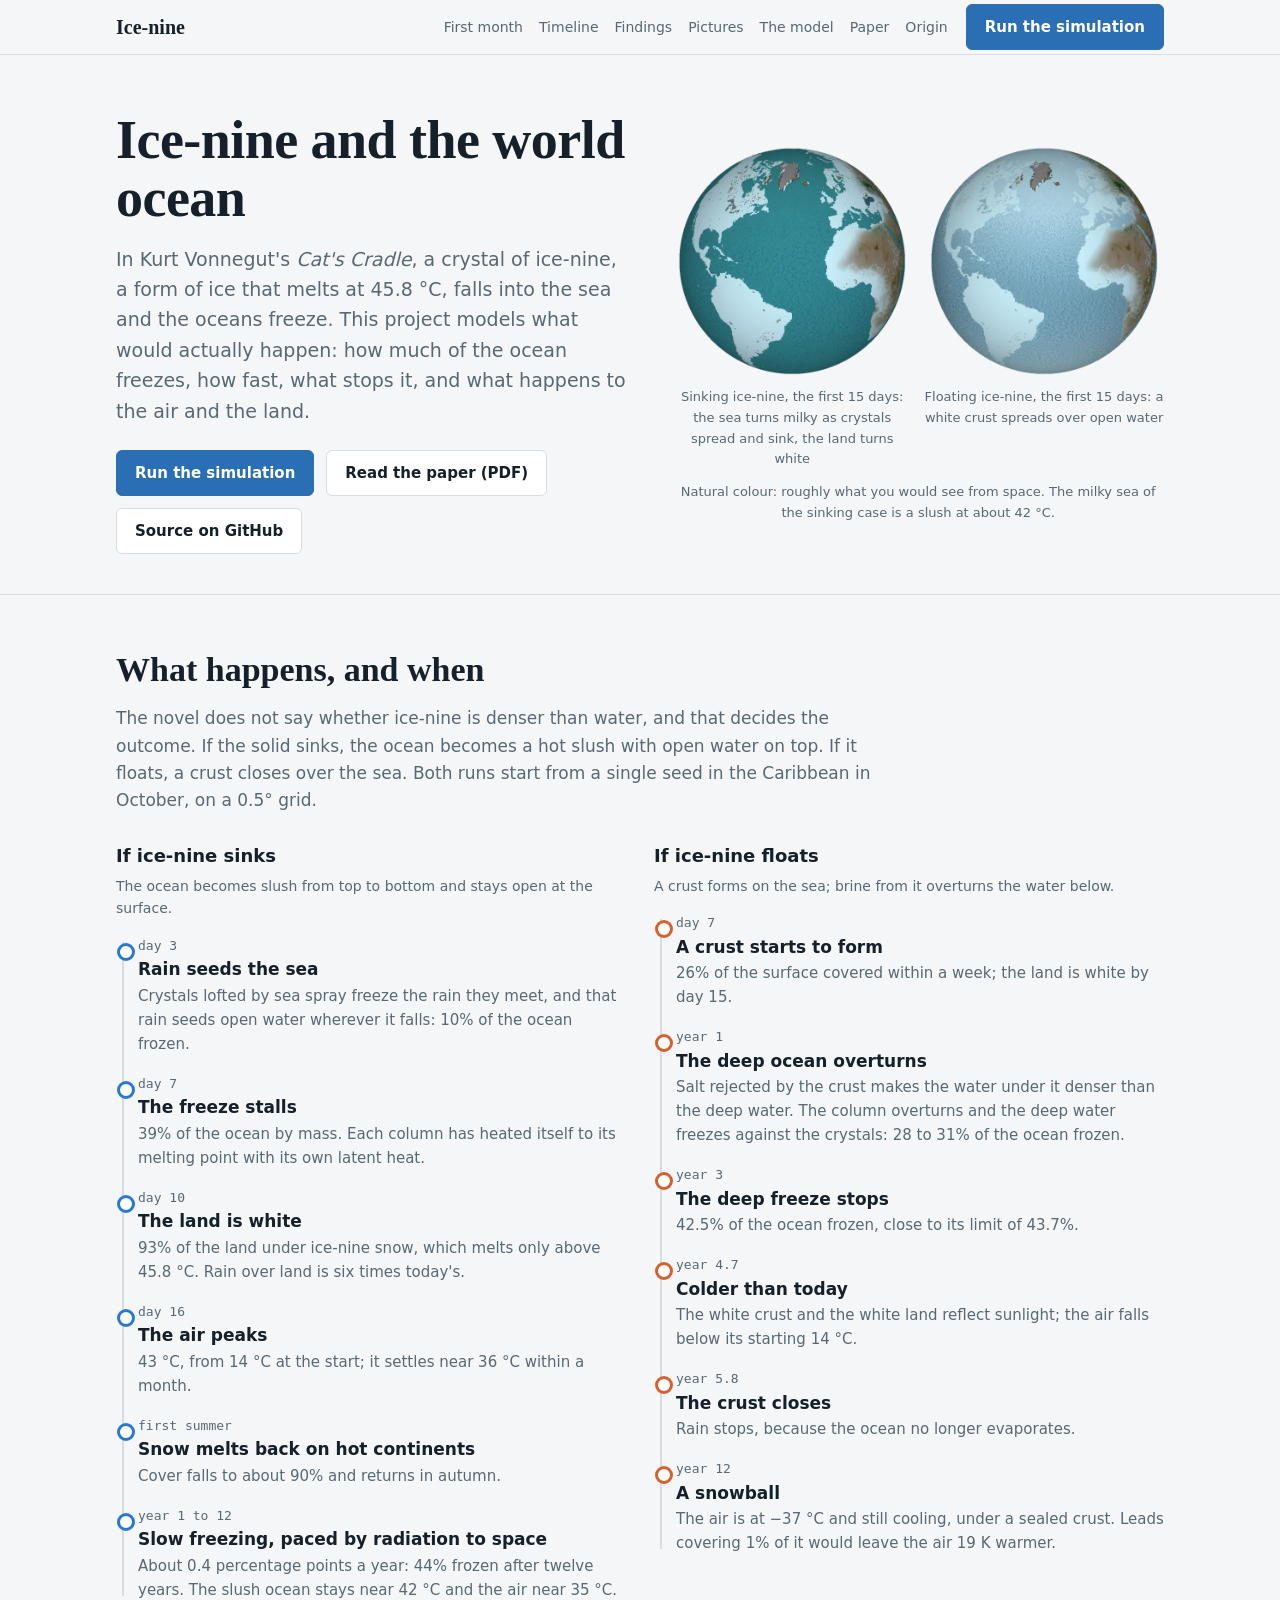
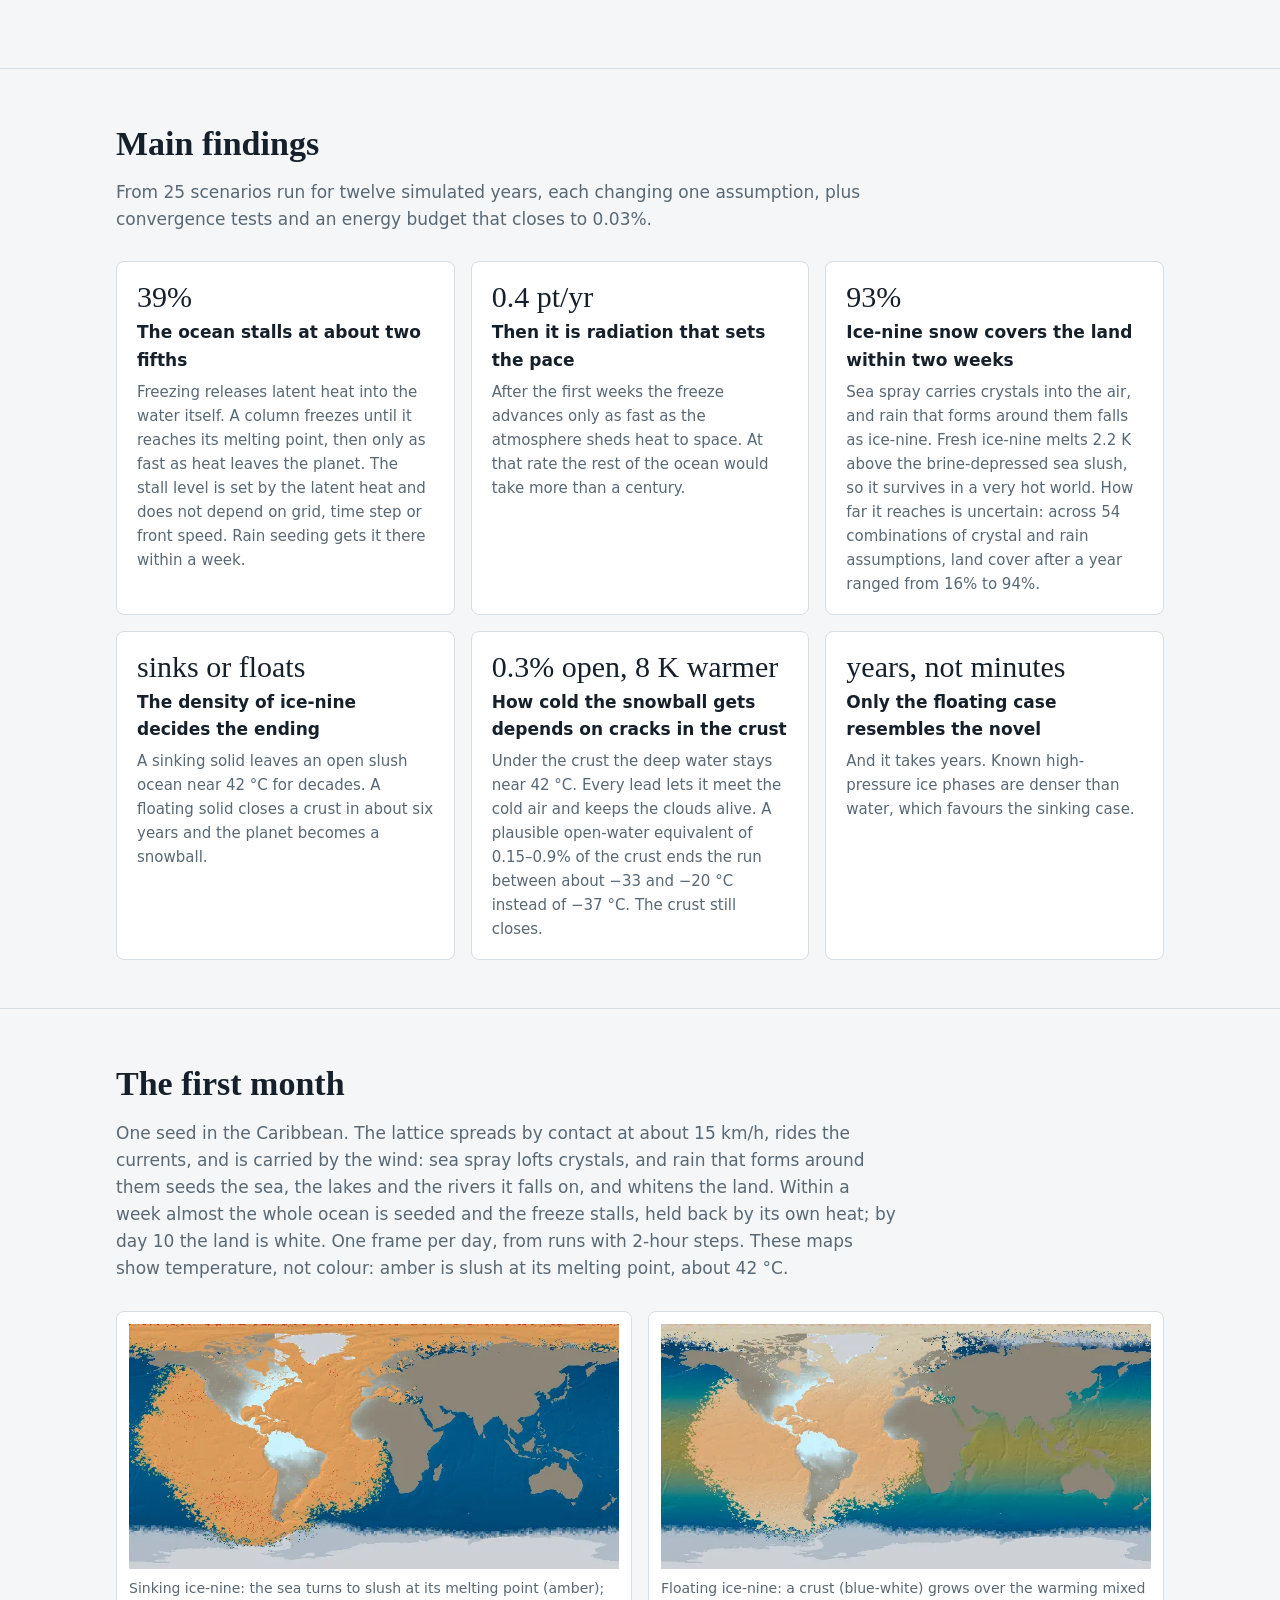
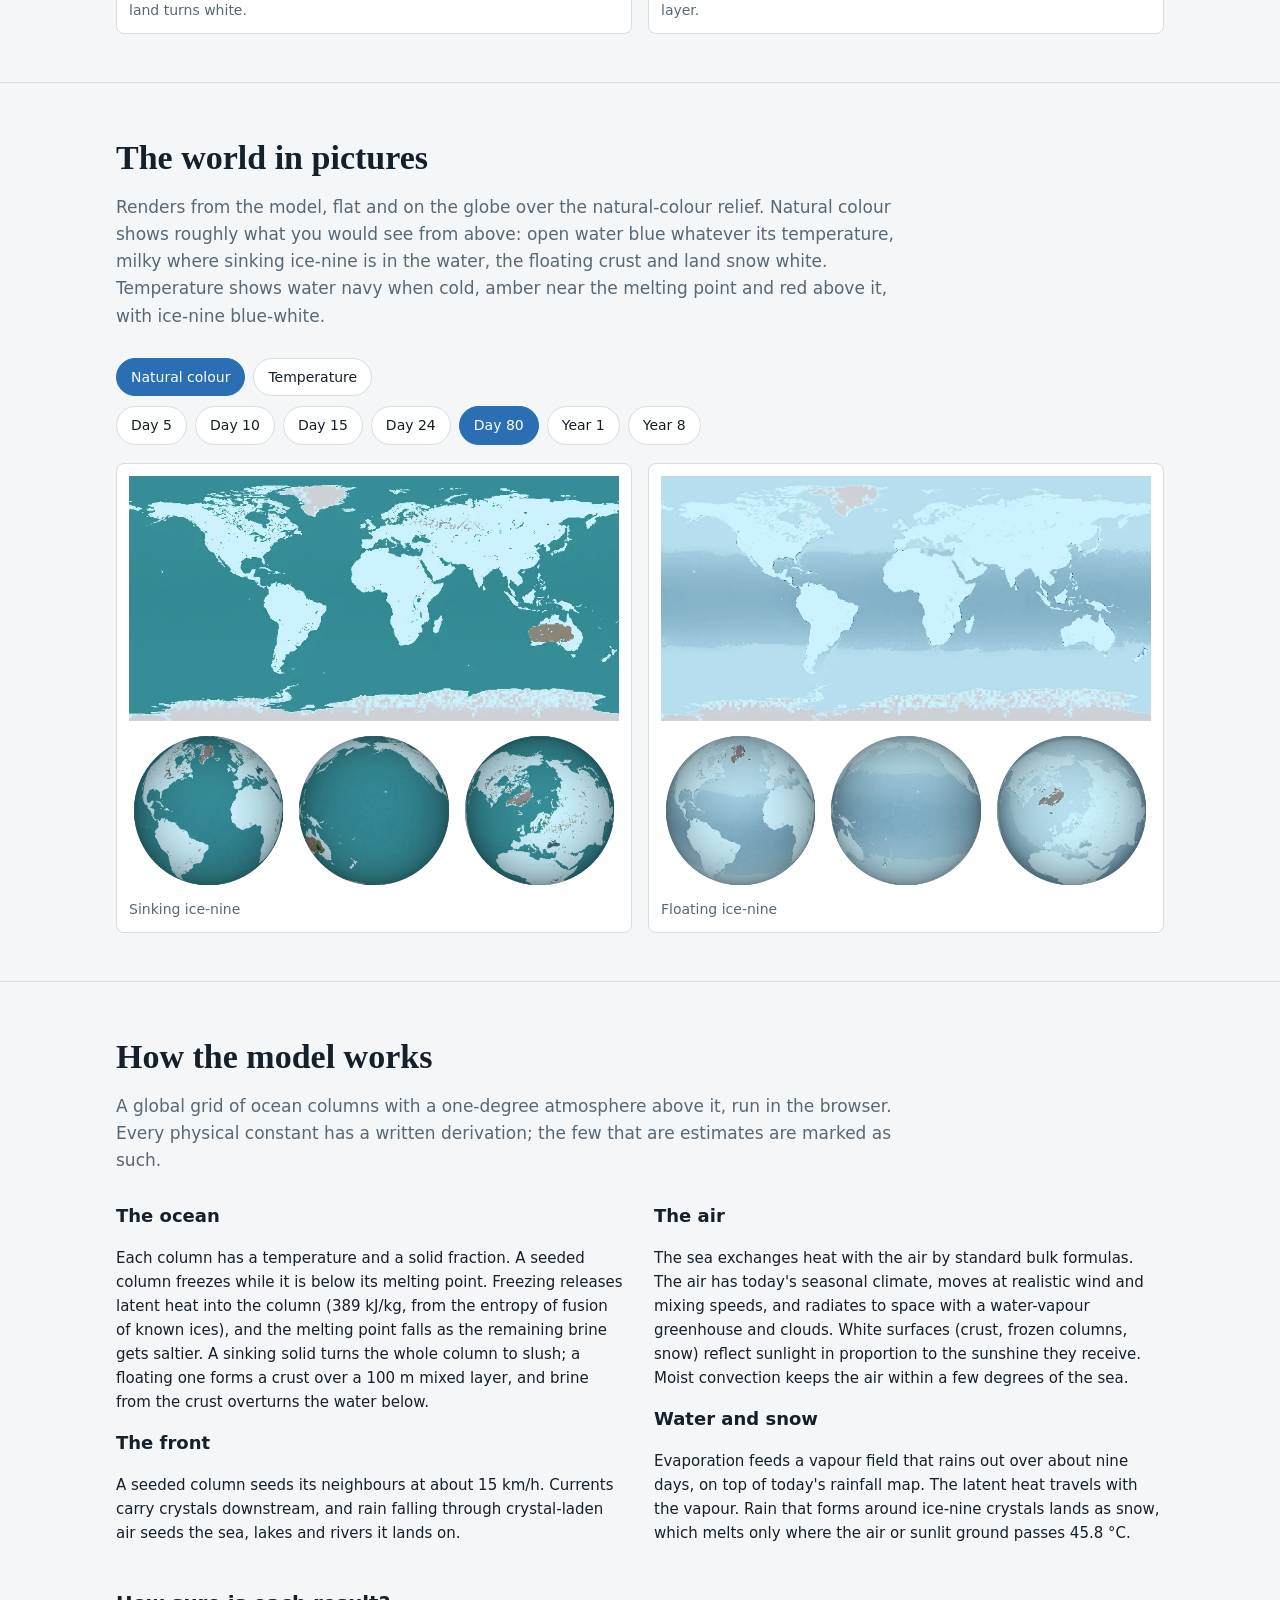
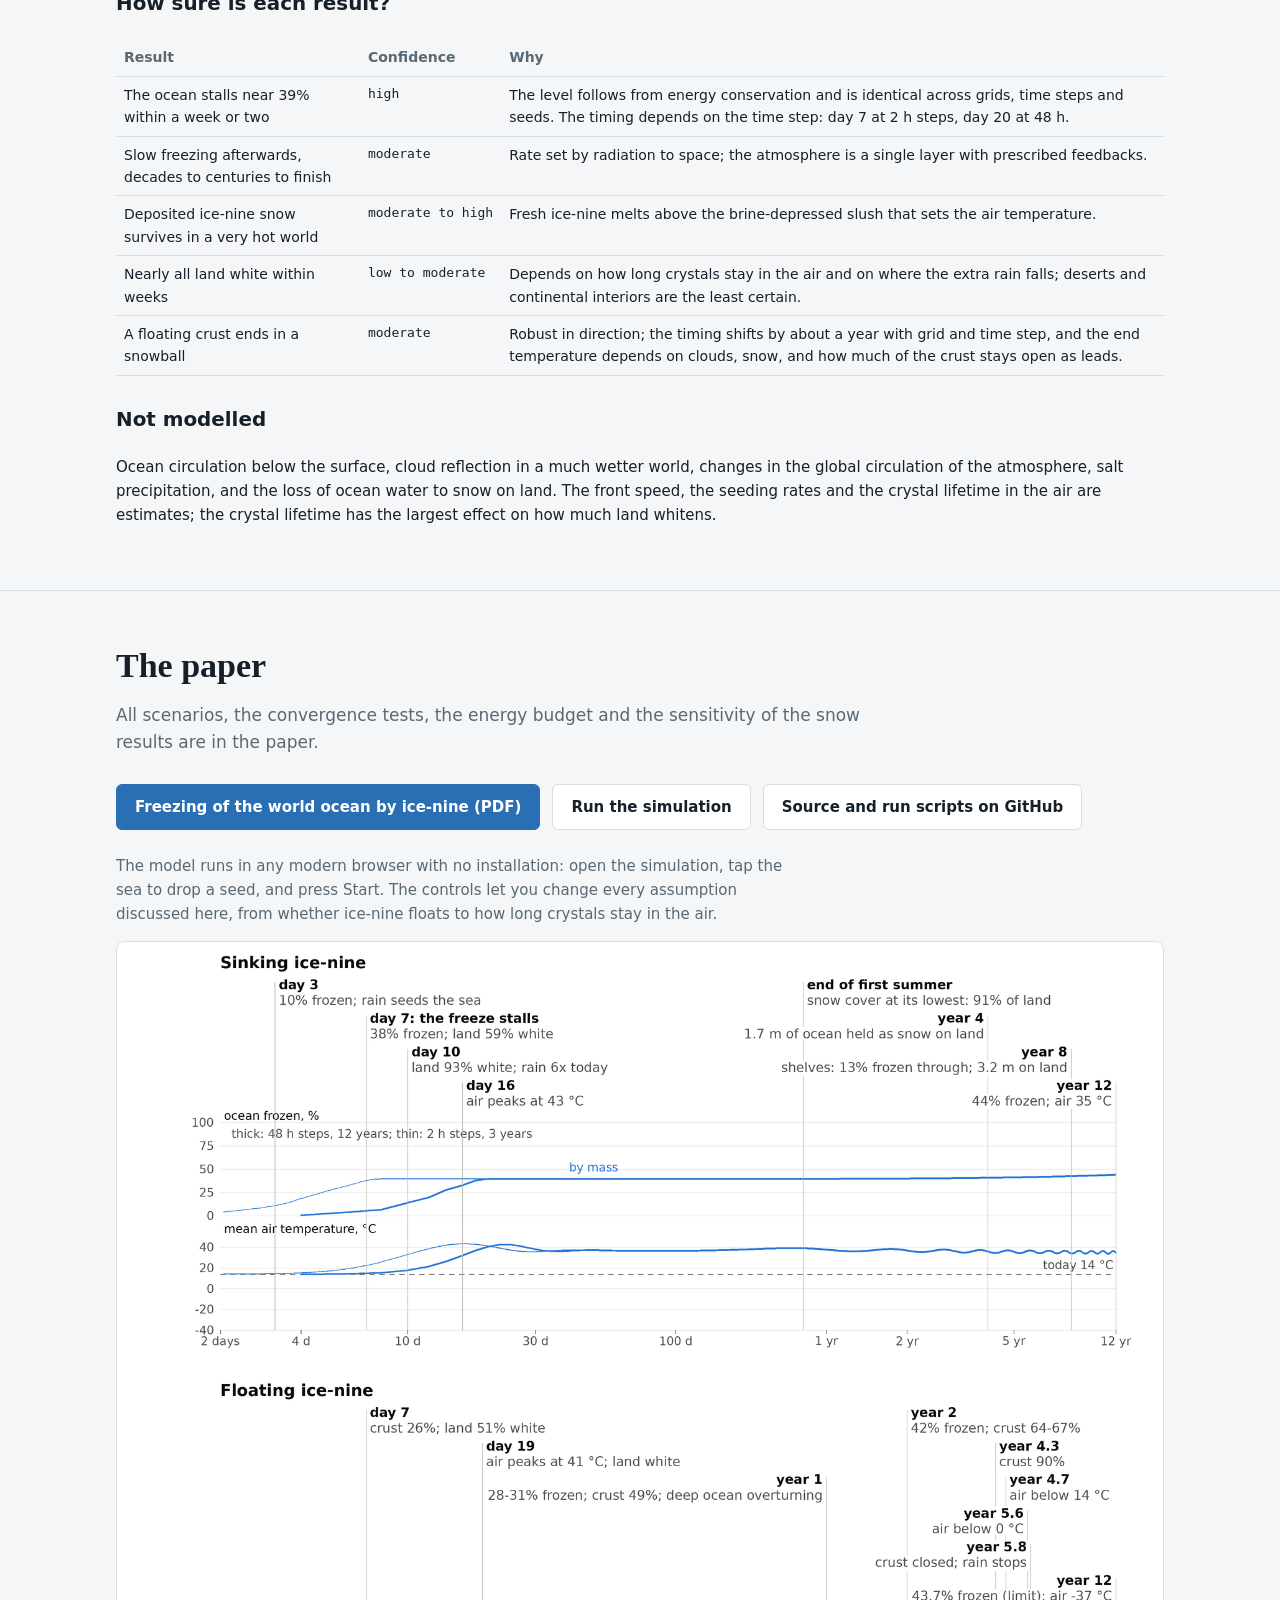
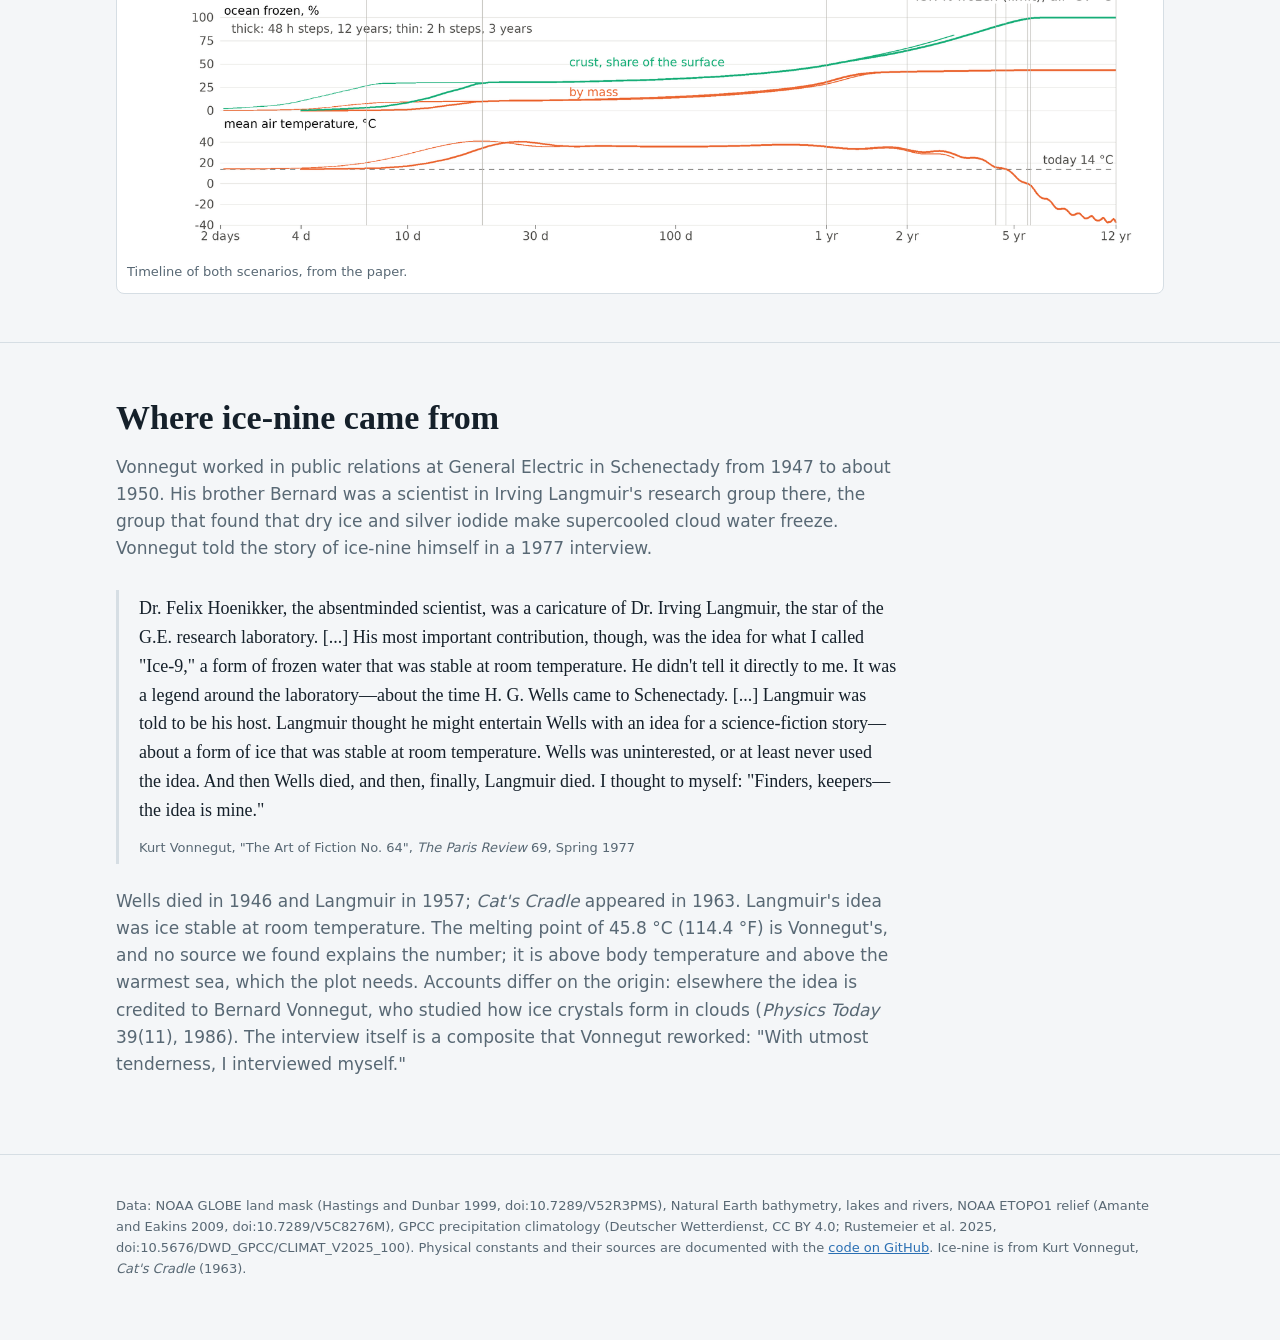
==== commit 5377b9a0: "1" ====
--- a/docs/index.html
+++ b/docs/index.html
@@ -33,6 +33,7 @@
       <div class="actions">
         <a class="btn primary" href="sim/">Run the simulation</a>
         <a class="btn" href="paper/ice9.pdf">Read the paper (PDF)</a>
+        <a class="btn" href="https://github.com/wistrand/ice9">Source on GitHub</a>
       </div>
     </div>
     <div class="globes">
@@ -184,6 +185,7 @@
       <div class="paper-actions">
         <a class="btn primary" href="paper/ice9.pdf">Freezing of the world ocean by ice-nine (PDF)</a>
         <a class="btn" href="sim/">Run the simulation</a>
+        <a class="btn" href="https://github.com/wistrand/ice9">Source and run scripts on GitHub</a>
       </div>
       <p style="font-size:15px;color:var(--muted);max-width:46em">The model runs in any modern browser with no installation: open the simulation, tap the sea to drop a seed, and press Start. The controls let you change every assumption discussed here, from whether ice-nine floats to how long crystals stay in the air.</p>
       <figure><img src="paper/timeline.png" alt="Timeline of the two scenarios: ocean frozen and air temperature against time" width="1650" height="1454" loading="lazy"><figcaption>Timeline of both scenarios, from the paper.</figcaption></figure>
@@ -205,7 +207,7 @@
 
 <footer>
   <div class="wrap">
-    <p>Data: NOAA GLOBE land mask (Hastings and Dunbar 1999, doi:10.7289/V52R3PMS), Natural Earth bathymetry, lakes and rivers, NOAA ETOPO1 relief (Amante and Eakins 2009, doi:10.7289/V5C8276M), GPCC precipitation climatology (Deutscher Wetterdienst, CC BY 4.0; Rustemeier et al. 2025, doi:10.5676/DWD_GPCC/CLIMAT_V2025_100). Physical constants and their sources are documented with the code. Ice-nine is from Kurt Vonnegut, <em>Cat's Cradle</em> (1963).</p>
+    <p>Data: NOAA GLOBE land mask (Hastings and Dunbar 1999, doi:10.7289/V52R3PMS), Natural Earth bathymetry, lakes and rivers, NOAA ETOPO1 relief (Amante and Eakins 2009, doi:10.7289/V5C8276M), GPCC precipitation climatology (Deutscher Wetterdienst, CC BY 4.0; Rustemeier et al. 2025, doi:10.5676/DWD_GPCC/CLIMAT_V2025_100). Physical constants and their sources are documented with the <a href="https://github.com/wistrand/ice9">code on GitHub</a>. Ice-nine is from Kurt Vonnegut, <em>Cat's Cradle</em> (1963).</p>
   </div>
 </footer>
 
